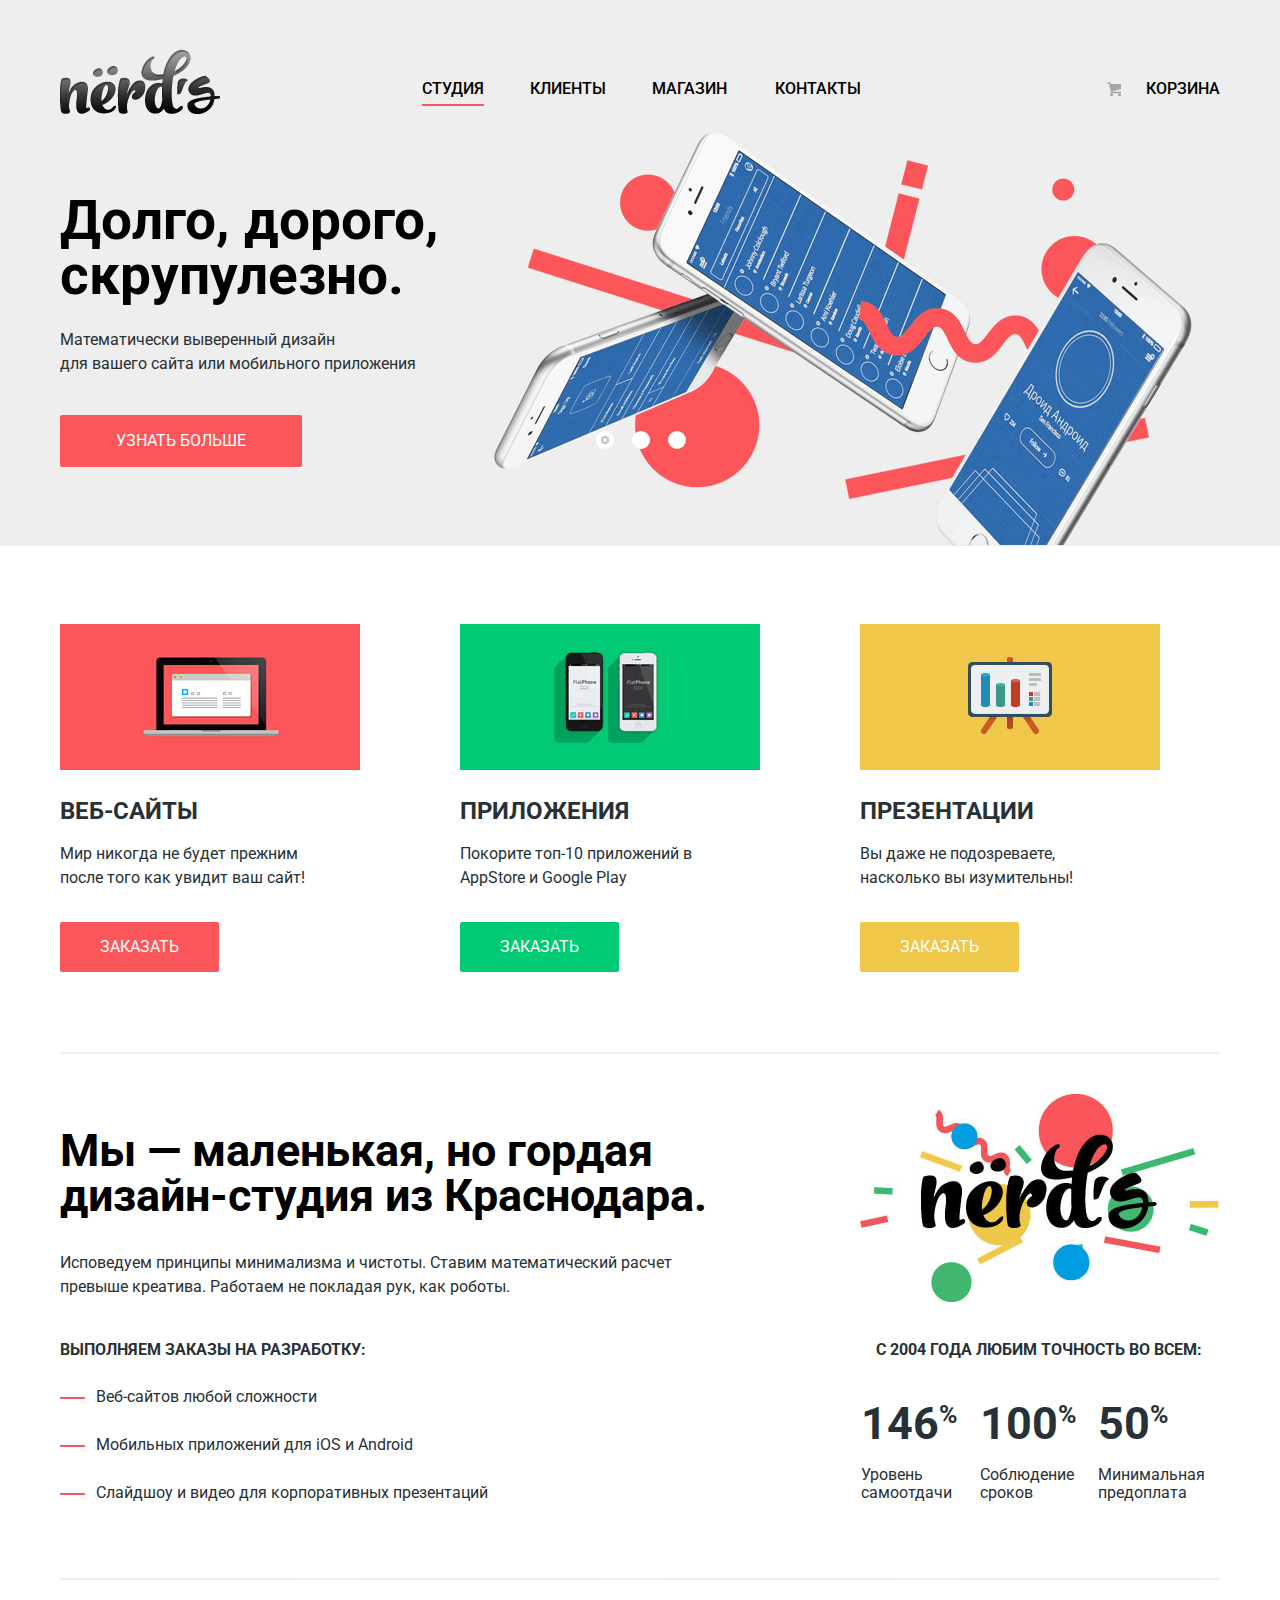
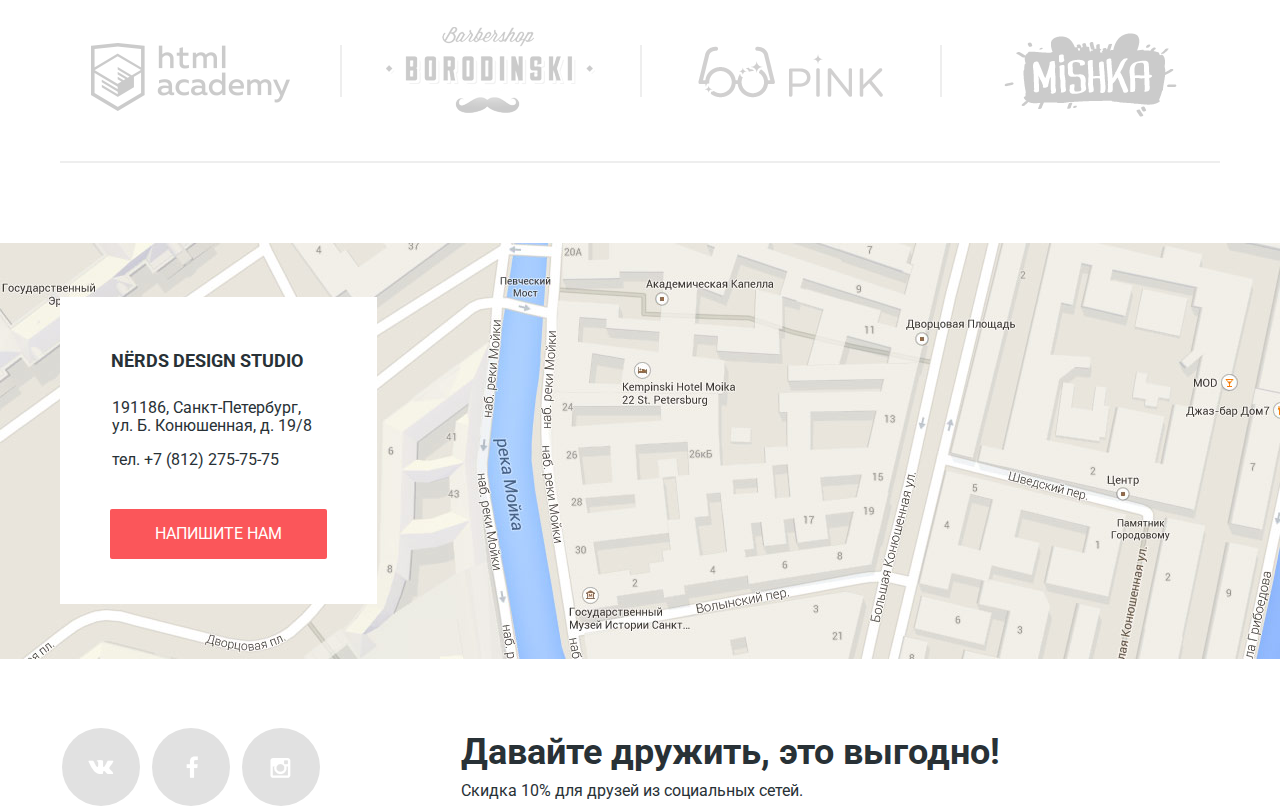
==== index.html @ 65b696b1 "Nerds" ====
<!DOCTYPE html>
<html lang="Ru">
    <head>
        <meta charset="utf-8">
        <link href="css/style.css" rel="stylesheet">
        <title>Nerds</title>
        <link href="https://fonts.googleapis.com/css?family=Roboto:400,500,700&amp;subset=cyrillic" rel="stylesheet">
    </head>
    <body>
        
        <header class="main-header">
            <div class="container clearfix">
                <a class="logo" href="index.html"><img src="img/logo-nerds.png" alt=""></a>
                <nav class="main-navigation">
                    <ul>
                        <li class="active">
                            <a href="index.html">Студия</a>
                        </li>
                        <li>
                            <a href="#">Клиенты</a>
                        </li>
                        <li>
                            <a href="inner.html">Магазин</a>
                        </li>
                        <li>
                            <a href="#">Контакты</a>
                        </li>
                    </ul>    
                </nav>
                <div class="basket-block">
                    <a class="basket basket-box" href="#">Корзина</a>
                </div>
            </div>
        </header>
        
        <div class="tagline-main ">
        
            <div class="container">
                <div class="slide">
                    <input type="radio" id="btn-1" name="toggle" checked>
                    <input type="radio" id="btn-2" name="toggle">
                    <input type="radio" id="btn-3" name="toggle">
                    <div class="slider-controls">
                        <label for="btn-1"></label>
                        <label for="btn-2"></label>
                        <label for="btn-3"></label>
                    </div>
                    <div class="slides">
                        <div class="slide-text">
                            <div class="tagline">
                                <b class="tagline-item1">Долго, дорого, скрупулезно.</b>
                                <p class="tagline-item2">Математически выверенный дизайн<br> для вашего сайта или мобильного приложения</p>
                                <a class="tagline-btn" href="#">Узнать больше</a>
                            </div>
                        </div>
                        <div class="slide-text">
                            <div class="tagline">
                                <b class="tagline-item1">Любим математику как никто другой</b>
                                <p class="tagline-item2">Никакого креатива, только математические формулы<br> для расчета идеальных пропорций.</p>
                                <a class="tagline-btn" href="#">Узнать больше</a>
                            </div>
                        </div>
                        <div class="slide-text">
                            <div class="tagline">
                                <b class="tagline-item1">Только ночь, только хардкор</b>
                                <p class="tagline-item2">Работать днем, как все? Мы против этого.<br> Ближе к полуночи работа только начинается.</p>
                                <a class="tagline-btn" href="#">Узнать больше</a>
                            </div>
                        </div>
                    </div>
                </div>
            </div>
        </div>       
        <main class="container clearfix">
            <div class="service clearfix">
                <article class="service-item websites">
                    <!--Картинка веб-сайты на css-->
                    <b class="service-title">Веб-сайты</b>
                    <p>Мир никогда не будет прежним<br> после того как увидит ваш сайт!</p>
                    <a class="order btn-red" href="#">Заказать</a>
                </article>
                <article class="service-item apps">
                    <!--Картинка приложения на css--> 
                    <b class="service-title">Приложения</b>
                    <p>Покорите топ-10 приложений в AppStore и Google Play</p>
                    <a class="order btn-green" href="#">Заказать</a>
                </article>
                <article class="service-item presentation">
                    <!--Картинка призентации на css-->  
                    <b class="service-title">Презентации</b>
                    <p>Вы даже не подозреваете,<br> насколько вы изумительны!</p>
                    <a class="order btn-yellow" href="#">Заказать</a>
                </article>
            </div>
            
            <div class="block-studio-achievements clearfix">
            <div class="studio">
                <h2>Мы — маленькая, но гордая дизайн-студия из Краснодара. </h2>
                <p class="about-us">Исповедуем принципы минимализма и чистоты. Ставим математический расчет превыше креатива. Работаем не покладая рук, как роботы.</p>
                <b class="do">Выполняем заказы на разработку:</b>
                    <div class="feauters">
                    
                        <p>Веб-сайтов любой сложности</p>
                    
                    
                        <p>Мобильных приложений для iOS и Android</p>
                    
                    
                        <p>Слайдшоу и видео для корпоративных презентаций</p>
                    </div>
                
            </div>
            <div class="achievements clearfix">
                <img class="logo2" src="img/logo-nerds2.jpg" alt="">
                <b class="achievement-title">С 2004 года любим точность во всем:</b>
                <div class="achievement-items clearfix">
                    <div class="achievement-item">
                        <p class="procent">146<span class="procent-item">%</span></p>
                        <p class="achievement">Уровень самоотдачи</p>
                    </div>
                    <div class="achievement-item">
                        <p class="procent">100<span class="procent-item">%</span></p>
                        <p class="achievement">Соблюдение сроков</p>
                    </div>
                    <div class="achievement-item">
                        <p class="procent">50<sup class="procent-item">%</sup></p>
                        <p class="achievement">Минимальная предоплата</p>
                    </div>
                </div>
            </div>
            </div>
            
            <div class="projects-logo">
                <a class="project-index" href="#"><img src="img/logo-1.png" alt=""></a>
                <a class="project-index" href="#"><img src="img/logo-2.png" alt=""></a>
                <a class="project-index" href="#"><img src="img/logo-3.png" alt=""></a>
                <a class="project-index" href="#"><img src="img/logo-4.png" alt=""></a>
            </div>
        </main>
        <footer class="main-footer">
            <div class="map-address clearfix">
                
                <div class="container clearfix">
                    <div class="address">
                        <b class="nds">NЁRDS DESIGN STUDIO</b>
                        <p>191186, Санкт-Петербург,<br> ул. Б. Конюшенная, д. 19/8</p>
                        <p>тел. +7 (812) 275-75-75</p>
                        <a class="write" href="#">Напишите нам</a>
                    </div>
                </div>
            </div>
            <div class="container clearfix">
                <div class="footer-social">
                    <a class="social-btn social-btn-vk" href="#"></a>
                    <a class="social-btn social-btn-fb" href="#"></a>
                    <a class="social-btn social-btn-inst" href="#"></a>
                </div>
                <div class="footer-text">
                    <b class="friend">Давайте дружить, это выгодно!</b>
                    <p class="discount">Скидка 10% для друзей из социальных сетей.</p>
                </div>
            </div>
        </footer>
        <div class="modal-content">
            <button class="modal-content-close" type="button" tittle="Закрыть">Закрыть</button>
            <h2 class="modal-content-title">Напишите нам</h2>
            <form class="letter-form" action="https://echo.htmlacademy.ru" method="post">
            
            <label class="label-name">Ваше имя:<input class="input-name" id="name-id" type="text" name="name" placeholder="Представьтесь, пожалуйста"></label>
            
            <label>Ваш e-mail:<input class="input-e-mail" id="e-mail-id" type="text" name="e-mail" placeholder="Для отправки ответа"></label>
            <label class="letter-item">Текст письма:</label>
            <textarea placeholder="В свободной форме"></textarea>
            <button class="btn" type="submit">Отправить</button>
            </form>
        </div>
        
        <script>
            var link = document.querySelector(".write");
            var popup = document.querySelector(".modal-content");
            var close = document.querySelector(".modal-content-close");
            var name = popup.querySelector(".input-name");
            var email = popup.querySelector(".input-e-mail");
            
            
            link.addEventListener("click", function(event) {
                event.preventDefault();
                popup.classList.add("modal-content-show");
                name.focus();
            });
            
            close.addEventListener("click", function(event) {
                event.preventDefault();
                popup.classList.remove("modal-content-show");
            })
        </script>
    </body>
</html>
---- css/style.css ----
body {
    font-size: 16px;
    line-height: 24px;
    color: #283136;
    font-weight: normal;
    font-family: 'Roboto',  'Arial', sans-serif;
    margin: 0px;
    padding: 0px;
}
    
.tagline-item1 {
    font-size: 55px;
    line-height: 55px;
    color: #000000;
    font-weight: bold;
}

h2 {
    
    font-size: 45px;
    line-height: 45px;
    color: #000000;
    font-weight: bold;
    margin-bottom: 33px;
    margin-top: 28px;
}

input,
textarea{
    outline: none;
}


b{
    display: block;
}


.main-header{
    background-color: #eeeeee;
}


.container{
    width: 1160px;
    margin: 0 20px;
    margin: 0 auto;
}

.clearfix::after{
    content:"";
    display: table;
    clear: both;
}

.logo{
    width: 160px;
    float: left;
    margin-right: 202px;
    margin-top: 49px;
}

.logo:hover{
    opacity: 0.8;
}

.logo:active{
    opacity: 0.3;
}

.main-navigation{ 
    float: left;
    vertical-align: bottom;
    margin-top: 74px;
    
}

.main-navigation li{
    list-style: none;
    padding: 0px; 
    margin: 0px;
    display: inline-block;
    vertical-align: top;
    margin-right: 46px;
}

.main-navigation li:nth-child(3){
    margin-right: 48px;
}

.main-navigation ul{
    padding: 0px; 
    margin: 0px; 
    font-size: 0px;
    
}

.main-navigation a{
    font-size: 16px;
    font-weight: 500;
    line-height: 30px;
    text-decoration: none;
    text-transform: uppercase;
    color: #000000;
}


.main-navigation a:hover{
    color: #fb565a;
}

.main-navigation a:active{
    color: #a6a6a6;
}




.main-navigation .active{
    position: relative;
}

.main-navigation .active::after{
    content: "";
    position: absolute;
    right: 0;
    bottom: 0px;
    left: 0;
    width: 100%;
    height: 2px;
    background-color: #fb565a; 
}


.basket-block{
    max-width: 160px;
    float: right;
    margin-top: 74px;
    font-size: 0px;
}

.basket{
    font-size: 16px;
    font-weight: 500;
    line-height: 30px;
    color: #000000;
    text-decoration: none;
    text-transform: uppercase;
    display: inline-block;
    vertical-align: top;
    position: relative;
    padding-left: 41px;
}
.basket:hover{
    color: #fb565a;
}

.basket:active{
    color: #a6a6a6;
}

.basket::before{
    content:"";
    width: 19px;
    height: 19px;
    background-color: lavender;
    position: absolute;
    top: 3px;
    left: -3px;
    background: url(../img/spritesheet.png) no-repeat;
    
}

.tagline-main{
    background-color: #eeeeee;
}

.slide{
    position: relative;
    width: 1160px;
    height: 425px;
    margin:0 auto;
    margin-bottom: 78px;
}

.slide input[type="radio"]{
    position: absolute;
    opacity: 0;
    outline: none;
}

.slider-controls{
    position: absolute;
    bottom: 91px;
    left: 50%;
    margin-left: -51px;
    text-align: center;
    z-index: 1000;
}

.slider-controls label{
    position: relative;
    display: inline-block;
    width: 18px;
    height: 18px;
    margin: 0 7px;
    background: white;
    vertical-align: top;
    box-sizing: border-box;
    border-radius: 50%  ;
    cursor: pointer;
    
}

#btn-1:checked ~ .slider-controls label[for="btn-1"]:after{
    content: "";
    position: absolute;
    width: 4px;
    height: 4px;
    border: 2px solid #c1c1c1;
    border-radius: 50%;
    left: 0;
    right: 0;
    top: 0;
    bottom: 0;
    margin: auto;
}

#btn-2:checked ~ .slider-controls label[for="btn-2"]:after{
    content: "";
    position: absolute;
    width: 4px;
    height: 4px;
    border: 2px solid #c1c1c1;
    border-radius: 50%;
    left: 0;
    right: 0;
    top: 0;
    bottom: 0;
    margin: auto;
}

#btn-3:checked ~ .slider-controls label[for="btn-3"]:after{
    content: "";
    position: absolute;
    width: 4px;
    height: 4px;
    border: 2px solid #c1c1c1;
    border-radius: 50%;
    left: 0;
    right: 0;
    top: 0;
    bottom: 0;
    margin: auto;
}



.slide-text{
    position: absolute;
    top: 0;
    left: 0;
    width: 100%;
    height: 100%;
    overflow: hidden;
}


.tagline{
    width: 517px;
    padding: 72px 0px;
    color: #283136;
    font-size: 0;
}

.tagline-item1{
    font-size: 55px;
    line-height: 55px;
    font-weight: bold;
    color: black;
}

.tagline-item2 {
    font-size: 16px;
    margin-top: 25px;
}

.tagline-btn{
    display: inline-block;
    vertical-align: middle;
    font-size: 16px;
    margin-top: 23px;
    background-color: #fb565a; 
    line-height: 18px;
    text-decoration: none;
    color: white;
    text-transform: uppercase;
    cursor: pointer;
    padding: 17px 56px;
    border-radius: 2px;
}

.tagline-btn:hover{
    background-color: #e74246;
}

.tagline-btn:active{
    background-color: #d7373b;
    color: #e37376;
    box-shadow: inset 0 3px 0 rgba(193,49,53,1);
}

.slide-text:nth-child(1){
    background-image: url(../img/slider-1.png);
    background-repeat: no-repeat;
    background-position:  100% -7px;
}

.slide-text:nth-child(2){
    background-image: url(../img/slider-2.png);
    background-repeat: no-repeat;
    background-position:  100% 0;
}

.slide-text:nth-child(3){
    background-image: url(../img/slider-3.png);
    background-repeat: no-repeat;
    background-position:  100% 0;
}

.slide-text{
    display: none;
}


#btn-1:checked ~ .slides .slide-text:nth-child(1) {
    display: block;
}
#btn-2:checked ~ .slides .slide-text:nth-child(2) {
    display: block;
}
#btn-3:checked ~ .slides .slide-text:nth-child(3) {
    display: block;
}





.service {
    padding-bottom: 80px;
    
}

.service-item{
    width: 300px;
    margin-right: 100px;
    float: left;
    padding-top: 178px;
    box-sizing: border-box;
}

.service-item:nth-child(3){
    margin-right: 59px;
}

.service-item p{
    font-size: 16px;
    line-height: 24px;
}


.order{
    display: inline-block;
    vertical-align: middle;
    font-size: 16px;
    margin-top: 39px;
    background-color: #fb565a; 
    line-height: 18px;
    text-decoration: none;
    color: white;
    text-transform: uppercase;
    cursor: pointer;
    padding: 16px 40px;
    border-radius: 2px;
    margin-top: 16px;
}

.websites .order:hover{
    background-color: #e74246;
}

.websites .order:active{
    box-shadow: inset 0 3px 0 rgba(193,49,53,1);
    background-color: #d7373b;
    color: #e37376;
}

.presentation .order{
    background-color: #efc849;
}

.presentation .order:hover{
    background-color: #eab534;
}

.presentation .order:active{
    background-color: #e5a722;
    color: #edc265;
    box-shadow: inset 0 3px 0 rgba(206,150,31,1);
}


.apps .order{
    background-color: #00ca74;
}

.apps .order:hover{
    background-color: #00bc6c;
}

.apps .order:active{
    background-color: #00aa62;
    color: #4dc491;
    box-shadow: inset 0 3px 0 rgba(0,153,88,1);
}

.websites{
    position: relative;
}

.websites::before{
    content:"";
    width: 300px;
    height: 146px;
    background: url(../img/service-websites.jpg) no-repeat;
    position: absolute;
    top: 0;
    left: 0;
}

.apps{
    position: relative;
}

.apps::before{
    content:"";
    width: 300px;
    height: 146px;
    background: url(../img/service-apps.jpg) no-repeat;
    position: absolute;
    top: 0px;
}

.presentation{
    position: relative;
}

.presentation::before{
     content:"";
    width: 300px;
    height: 146px;
    background: url(../img/service-presentation.jpg) no-repeat;
    position: absolute;
    top: 0px;
}

.service-title{
    font-size: 24px;
    line-height: 30px;
    font-weight: bold;
    text-transform: uppercase;
    margin-top: -6px;
}


main{
    display: block;
}

.studio{
    width: 66.666666%;
    float: left;
    padding-right: 100px;
    box-sizing: border-box;
}



.about-us{
    margin-bottom: 39px;
}

.do {
    font-weight: bold;
    text-transform: uppercase;
    margin-bottom: -4px;
}

.feauters{
    font-size: 0px;
}

.feauters p{
    margin: 0px;
    font-size: 16px;
    line-height: 24px;
    margin-top: 27px; 
    margin-bottom: -3px;
}

.feauters p::before{
    display: inline-block;
    vertical-align: middle;
    content: "";
    width: 25px;
    height: 2px;
    background-color: #fb565a;
    margin-right: 11px;
    
}

.achievements{
    width: 33.333333%;
    float: left;
}

.achievement-title{
    padding-left: 43px;
    text-transform: uppercase;
    font-weight: bold;
    margin-bottom: -4px;
}

.procent{
    font-size: 45px;
    font-weight: bold;
}

.procent-item{
    font-size: 25px;
    vertical-align: super;
}

.achievement{
    line-height: 18px;
    margin-top: -15px;
}


.logo2{
    display: block;
    padding-left: 26px;
    margin-bottom: 36px;
    margin-top: -6px; 
}

.achievement-title{ 
    
}

.achievement-items{
    padding-left: 2px
}

.achievement-item{
    float: left;
    margin-left: 26px;
    width: 30%
}

.achievement-item:nth-child(2){
    margin-left: 3px;
    
}

.achievement-item:nth-child(3){
    margin-left: 3px;
}

.block-studio-achievements{
    padding-top: 46px;
    padding-bottom: 53px;
    border-top: 2px solid #eeeeee;
    margin-bottom: 7px;
    
}


.projects-logo{
    font-size: 0;
    border-top: 2px solid #eeeeee;
    border-bottom: 2px solid #eeeeee;
}

.project-index{
    position: relative;
    width: 260px;
    display: inline-block;
    vertical-align: middle;
    margin-right: 40px;
    padding-bottom: 9px;
}

.project-index img{
    opacity: 0.2;
}

.project-index::after{
    position: absolute;
    top: 90px;
    left: 255px;
    content:"";
    width: 52px;
    height: 2px;
    background-color: #eeeeee;
    transform: rotate(90deg);
}

.project-index:nth-child(4)::after{
    display: none;
}

.project-index:nth-child(4){
    margin-right: 0px;
}


.project-index img:hover{
    opacity: 1;
}

.project-index img:active{
    opacity: 0.1;
}

    

.map-address{
    background-image: url(../img/map.jpg);
    background-repeat: no-repeat;
    background-size: cover;
    height: 416px;
    padding-top: 54px;
    box-sizing: border-box;
    
}

.address{
    padding: 47px 50px;
    float: left;
    height: 200px;
    background: #ffffff;
    font-size: 16px;
    line-height: 18px;
    padding-bottom: 60px;
}

.nds{
    font-size: 18px;
    line-height: 30px;
    font-weight: bold;
    margin-bottom: 23px;
    padding-left: 1px;
    padding-top: 2px;
}


.address p:nth-child(3){
    padding-left: 2px;
    margin-bottom: 36px;
}



.address p{
    padding-left: 2px;
}

.write{
    display: inline-block;
    vertical-align: middle;
    font-size: 16px;
    background-color: #fb565a; 
    line-height: 18px;
    text-decoration: none;
    color: white;
    text-transform: uppercase;
    cursor: pointer;
    padding: 16px 45px;
    border-radius: 2px;
    margin-top: 4px;
}

.write:hover{
    background-color: #e74246;
}

.write:active{
    background-color: #d7373b;
    color: #e37376;
    box-shadow: inset 0 3px 0 rgba(193,49,53,1);
}

.main-footer{
    margin-top: 80px;
}

.footer-social{
    float: left;
    margin-right: 141px;
    margin-top: 69px;
    font-size: 0;
    margin-left: 2px;
    
}

.footer-text{
    float: left;
}

.social-btn{
    display: inline-block;
    vertical-align: middle;
    width: 78px;
    height: 78px;
    border-radius: 50%;
    background-color: #e1e1e1;
    position: relative;
    margin-right: 12px;
}

.social-btn:last-child{
    margin-right: 0px;
}

.social-btn:hover{
    background-color: #e74246;
}

.social-btn:active{
    box-shadow: inset 0 3px 0 rgba(193,49,53,1);
    background-color: #d7373b;
    color: #e37376;
}

.social-btn-vk::before{
    position: absolute;
    content: "";
    width: 26px;
    height: 14px;
    background-repeat: no-repeat;
    top: 32px;
    left: 26px;
    background-image: url(../img/spritesheet.png);
    background-position: -5px -93px;
}

.social-btn-fb::before{
    position: absolute;
    content: "";
    width: 12px;
    height: 22px;
    background-repeat: no-repeat;
    top:28px;
    left: 34px;
    background-image: url(../img/spritesheet.png);
    background-position: -5px -30px;
}

.social-btn-inst::before{
    position: absolute;
    content: "";
    width: 21px;
    height: 20px;
    
    background-repeat: no-repeat;
    top: 30px;
    left: 28px;
    background-image: url(../img/spritesheet.png);
    background-position: -5px -63px;
}

.social-btn-vk:active::before,
.social-btn-fb:active::before,
.social-btn-inst:active::before{
    opacity: 0.3
}




.footer-text{
    margin-top: 75px;
}

.friend {
    margin: 0px;
    font-size: 36px;
    line-height: 36px;
    font-weight: bold;
}

.discount {
    margin: 0;
    font-size: 16px;
    line-height: 22px;
    margin-top: 10px;
}


.modal-content {
    position: fixed;
    top: 20%;
    left: 50%;
    box-sizing: border-box;
    width: 960px;
    margin-left: -480px;
    padding: 73px 100px;
    color: #000000;
    background: #ffffff;
    box-shadow: 0 30px 50px rgba(0, 0, 0, 0.7);
    display: none;
}

.modal-content-show{
    display: block;
}

.modal-content-close{
    position: absolute;
    top: 77px;
    left: 850px;
    font-size: 0px;
    border: 0;
    cursor: pointer;
    opacity: 0.3;
    width: 22px;
    height: 22px;
    background-color: white;
}

.modal-content-close:hover{
    opacity: 1;
}

.modal-content-close:active{
    opacity: 0.1;
}


.modal-content-close::before,
.modal-content-close::after {
    content: "";
    position: absolute;
    top: 9px;
    left: 0px;
    width: 23px;
    height: 4px;
    background-color: #fb565a;
    border-radius: 1px;
}

.modal-content-close::before {
  transform: rotate(45deg);
}

.modal-content-close::after {
  transform: rotate(-45deg);
}

.modal-content h2{
    margin-top: -7px;
    font-weight: bold;
    font-size: 45px;
    line-height: 45px;
}

.modal-content label{
    font-size: 16px;
    line-height: 18px;
    font-weight: bold;
    width: 50%;
    display: inline-block;
    vertical-align: top;
}



.letter-form{
    margin-top: 41px;
    margin-left: 2px;
    font-size: 0;
}

.letter-form input[type="text"]{
    font-size: 16px;
    line-height: 18px;
    font-family: 'Roboto', 'Arial', sans-serif;
    width: 100%;
    padding: 13px 14px;
    box-sizing: border-box;
    margin-top: 9px;
    border: 2px solid #d7dcde;
}

.letter-form input[type="text"]:hover{
    border-color: #b4b9bb;
    color: #a1a1a1;
}

.letter-form input[type="text"]:active{
    border-color: #000000;
    color: #444444;
}

.letter-form input[type="text"]:focus{
    border-color: #000000;
    color: #444444;
}


.letter-form label:nth-child(1){
    padding-right: 20px;
    box-sizing: border-box;
}

.letter-form label:nth-child(2){
    padding-left: 20px;
    box-sizing: border-box;
}

input::focus-webkit-input-placeholder { 
    color: #444444; 
} 
input:focus-moz-placeholder  {
    color: #444444;
}

.letter-item{
    margin-top: 35px;
    margin-bottom: 10px;
}

.letter-form textarea{
    width: 728px;
    font-size: 16px;
    line-height: 18px;
    font-family: 'Roboto', 'Arial', sans-serif;
    padding: 13px 14px;
    height: 89px;
    margin-bottom: 11px;
    border: 2px solid #d7dcde;
}

.letter-form textarea:focus{
    border-color: #000000;
    color: #444444;
}

.letter-form .btn{
    border: none;
    display: inline-block;
    vertical-align: middle;
    font-size: 16px;
    margin-top: 23px;
    background-color: #fb565a; 
    line-height: 18px;
    text-decoration: none;
    color: white;
    text-transform: uppercase;
    cursor: pointer;
    padding: 17px 83px;
    border-radius: 2px;
}

.letter-form textarea:hover{
    border-color: #b4b9bb;
    color: #a1a1a1;
}

.letter-form textarea:active{
    border-color: #000000;
    color: #444444;
}

.letter-form .btn:hover{
    background-color: #e74246;
}

.letter-form .btn:active{
    background-color: #d7373b;
    color: #e37376;
    box-shadow: inset 0 3px 0 rgba(193,49,53,1);
}




/*------------------------------------------------------------*/

.main-header{
    
}

.main-title{
    background-color: #eeeeee;
    padding-top: 1px;
    padding-bottom: 71px;
    margin-bottom: 54px;
}

h1{
    font-size: 55px;
    line-height: 55px;
    text-align: center;
    padding-top: 34px;
   
}



.filter{
    margin-bottom: 54px;
}

.filter > legend{
    margin-bottom: 47px;
}

.layouts > legend{
    margin-bottom: 15px;
}

.range-filter {
    width: 260px;
}
.range-controls{
    position: relative;
    padding: 39px;
    padding-right: 20px;
    padding-left: 20px;
    margin-bottom: 14px;
    border-radius: 5px;
    background: #f1f1f1;
}

.range-controls .scale{
    height: 2px;
    background: #d7dcde;
}

.range-controls .bar{
    width: 70%;
    height: 2px;
    background: #00ca74;
}

.range-controls .toggle{
    position: absolute;
    top: 30px;
    left: 0px;
    width: 4px;
    height: 4px;
    cursor: pointer;
    border: 8px solid #fff;
    border-radius: 50%;
    background: #ababab;
    box-shadow: 0 2px 1px 0 #cfcfcf;
}

.range-controls .toggle-min{
    left: 19px;
}

.range-controls .toggle-max{
    left: 161px;
}

.price-controls{
    font-size: 0;
}

.price-controls label{
    text-transform: uppercase;
    font-size: 16px;
    line-height: 22px;
    display: inline-block;
    width: 50%;
}

.max-price{
    text-align: right;
}

.price-controls input{
    font-family: 'Roboto', 'Arial', sans-serif;
    font-size: 16px;
    line-height: 22px;
    width: 60px;
    margin-left: 10px;
    padding: 8px 10px;
    text-align: center;
    color: #283136;
    border: none;
    border-radius: 5px;
    background: #f1f1f1;
}

.filters label:disabled{
    opacity: 0.3;
}

.filters fieldset{
    border: none;
    margin-left: -1px;
}

.filters legend{
    font-size: 18px;
    line-height: 30px;
    font-weight: bold;
    text-transform: uppercase;
}

.layouts input[type="radio"],
.features input[type="checkbox"]{
    display: none;
    outline:none;
}



.filters fieldset{
    padding: 0;
}

.layouts label{
    margin-bottom: 15px;
    cursor: pointer;
}

.layouts label:last-child{
    margin-bottom: 44px;
}

.features legend{
    margin-bottom: 14px;
}

.features label{
    margin-bottom: 16px;
    cursor: pointer;
}

.features label:last-child{
    margin-bottom: 48px;
}

.layouts label,
.features label{
    padding-left: 37px;
    position: relative;
}


input[type="radio"] + label::before{
    position: absolute;
    content: "";
    width: 31px;
    height: 26px;
    background: url(../img/spritesheet.png) no-repeat;
    top: -2px;
    left: -3px;
    background-position: 0px -117px;  
    cursor: pointer;
    opacity: 0.4;
}

input[type="radio"]:checked + label::before{
    position: absolute;
    content: "";
    width: 31px;
    height: 26px;
    background: url(../img/spritesheet.png) no-repeat;
    top: -2px;
    left: -3px;
    background-position: 0px -152px;  
    cursor: pointer;
}


.layout{
    width: 200px;
    float: left;
}

input[type="radio"] + label:hover::before{
    opacity: 1;
}

input[type="radio"] + label:disabled::before{
    opacity: 0.1;
}


.features label{
    position: relative;
}

input[type="checkbox"] + label::before{
    position: absolute;
    content: "";
    width: 31px;
    height: 28px;
    background: url(../img/sprite-checkbox.png) no-repeat;
    top: -5px;
    left: -4px;
    background-position: 0px 0px;  
    cursor: pointer;
    opacity: 0.4;
}

input[type="checkbox"]:checked + label::before{
    position: absolute;
    content: "";
    width: 31px;
    height: 28px;
    background: url(../img/sprite-checkbox.png) no-repeat;
    top: -6px;
    left: -4px;
    background-position: 0px -32px;  
    cursor: pointer;
}

input[type="checkbox"] + label:hover::before{
    opacity: 1;
}

input[type="checkbox"] + label:disabled::before{
    opacity: 0.1;
}

.feature{
    float: left;
    width: 200px;
}


.filters{
    float: left;
    width: 25%;
}

label{
    display: block;
}

.to-show{
    border: none;
    padding: 16px 86px;
    font-size: 16px;
    line-height: 18px;
    text-transform: uppercase;
    font-weight: 600;
    cursor: pointer;
    border-radius: 3px;
    background-color: #eeeeee;
}

.to-show:hover{
    background-color: #dfdfdf;
}

.to-show:active{
    background-color: #d5d5d5;
    color: #959595;
    box-shadow: inset 0 3px 0 rgba(191,191,191,1);
}





.separate-item{
    display:inline-block;
    vertical-align: top;
    font-size: 18px;
    line-height: 18px;
    text-transform: uppercase;
    font-weight: bold;
    
    margin-top: 2px;
}

.price-type-name{
    display:inline-block;
    font-size: 0;
    margin-left: 26px;
    
}

.price-type-name a{
    display:inline-block;
    vertical-align: middle;
    font-size: 14px;
    line-height: 18px;
    text-decoration: none;
    text-transform: uppercase;
    margin-top: 2px;
    margin-right: 27px;
    color: #000000;
}

.price-type-name a:last-child{
    margin-right: 45px;
    color: #b2b2b2;
}

.price-type-name a:nth-child(2){
   color: #b2b2b2; 
}

.price-type-name a:hover{
    color: #666666;
}
.price-type-name a:active{
    color: #000000;
}

.arrows{
    display:inline-block;
    vertical-align: middle;
    font-size: 0;
    width: 40px;
    
}

.arrows a{
    position: relative;
    display:inline-block;
    vertical-align: middle;
    font-size: 0;
}

.arrows .down{
    width:0;
    height: 0;
    border-top: 10px solid #cccccc;
    border-left: 5px solid transparent;
    border-right: 5px solid transparent;
    margin-right: 19px;
    margin-left: 1px;
    margin-top: 2px;
}

.arrows .up{
    width:0;
    height: 0;
    border-bottom: 10px solid #cccccc;
    border-left: 5px solid transparent;
    border-right: 5px solid transparent;
    margin-top: 2px;
}

.arrows .active{
    border-top-color: #000000;
}

.main-projects{
    float: left;
    width: 75%; 
    margin-bottom: -23px;
    box-sizing: border-box;
    padding-left: 110px;
}

.separate{
    vertical-align: top;
    font-size: 0;
    margin-bottom: 40px;
}

.separate a{
    display: inline-block;
    vertical-align: middle;
}


.projects{
    position: relative;
    font-size: 0;
    margin-bottom: -9px;
}

.project{
    position: relative;
    display: inline-block;
    vertical-align: top;
    font-size: 16px;
    line-height: 18px;
    width: 360px;
    background: #eeeeee;
    margin-right: 40px;
    box-sizing: border-box;
    border-top-left-radius: 5px;
    border-top-right-radius: 5px;
    border-top: 41px solid #e9e9e9;
    min-height: 576px;
    margin-bottom: 32px;
}

.project:nth-child(2n){
    margin-right: 0px;
}

.project::before{
    content: "";
    position: absolute;
    left: 16px;
    top: -27px;
    width: 14px;
    height: 14px;
    background: #fff;
    border-radius: 50%;
}

.project::after{
    content: "";
    position: absolute;
    left: 39px;
    top: -27px;
    width: 14px;
    height: 14px;
    background: #fff;
    border-radius: 50%;
}

.img-project{
    position: relative;
}

.img-project::before{
    content: "";
    position: absolute;
    left: 62px;
    top: -27px;
    width: 14px;
    height: 14px;
    background: #fff;
    border-radius: 50%;
}



.project:hover .info{
    display: block;
    border-color: #4d4d4d;
}

.project:hover {
    border-color: #4d4d4d;
}


.info{
    position: absolute;
    bottom: 1px;
    font-size: 16px;
    line-height: 18px;
    background: #eeeeee;
    box-sizing: border-box;
    text-align: center;
    width: 360px;
    height: 232px;
    padding-top: 25px;
    padding-right: 65px;
    padding-left: 65px;
    padding-bottom: 43px;
    display: none;
}

.info a{
    text-decoration: none;
}

.info .title{
    color: black;
    font-size: 18px;
    font-weight: bold;
    line-height: 30px;
    text-transform: uppercase;
}

.price{
    display: inline-block;
    vertical-align: middle;
    background-color: #fb565a; 
    line-height: 18px;
    text-decoration: none;
    text-transform: uppercase;
    cursor: pointer;
    padding: 19px 62px;
    border-radius: 2px;
    color: white;
    margin-top: 11px;
}

.price:hover{
    background-color: #e74246;
}

.price:active{
    background-color: #d7373b;
    color: #e37376;
    box-shadow: inset 0 3px 0 rgba(193,49,53,1);
}

.pagination{
    font-size: 0;
    margin-top: 31px;
}


.pagination a{
    display: inline-block;
    vertical-align: middle;
    font-size: 16px;
    line-height: 18px;
    text-transform: uppercase;
    color: #000000;
    text-decoration: none;
    font-weight: 500;
    padding: 16px 21px;
    background: #eeeeee;
    margin-right: 10px;
    border-radius: 3px;
}

.pagination a:hover{
    background-color: #dfdfdf;
}

.pagination a:active{
    background-color: #d5d5d5;
    color: #959595;
    box-shadow: inset 0 3px 0 rgba(191,191,191,1);
}

.pagination .active-page{
    box-sizing: border-box;
    padding: 15px 18px;
    background-color: white;
    border: 3px solid #dbdbdb;
    
}

.pagination .active-page:hover{
    border-color: #d5d5d5;
    background-color: #d5d5d5;
}

.pagination .active-page:active{
    box-shadow: none;
    border-top-color: #bfbfbf;
}

.pagination .next{
    padding-left: 78px;
    padding-right: 78px;
    margin-left: 2px;
}
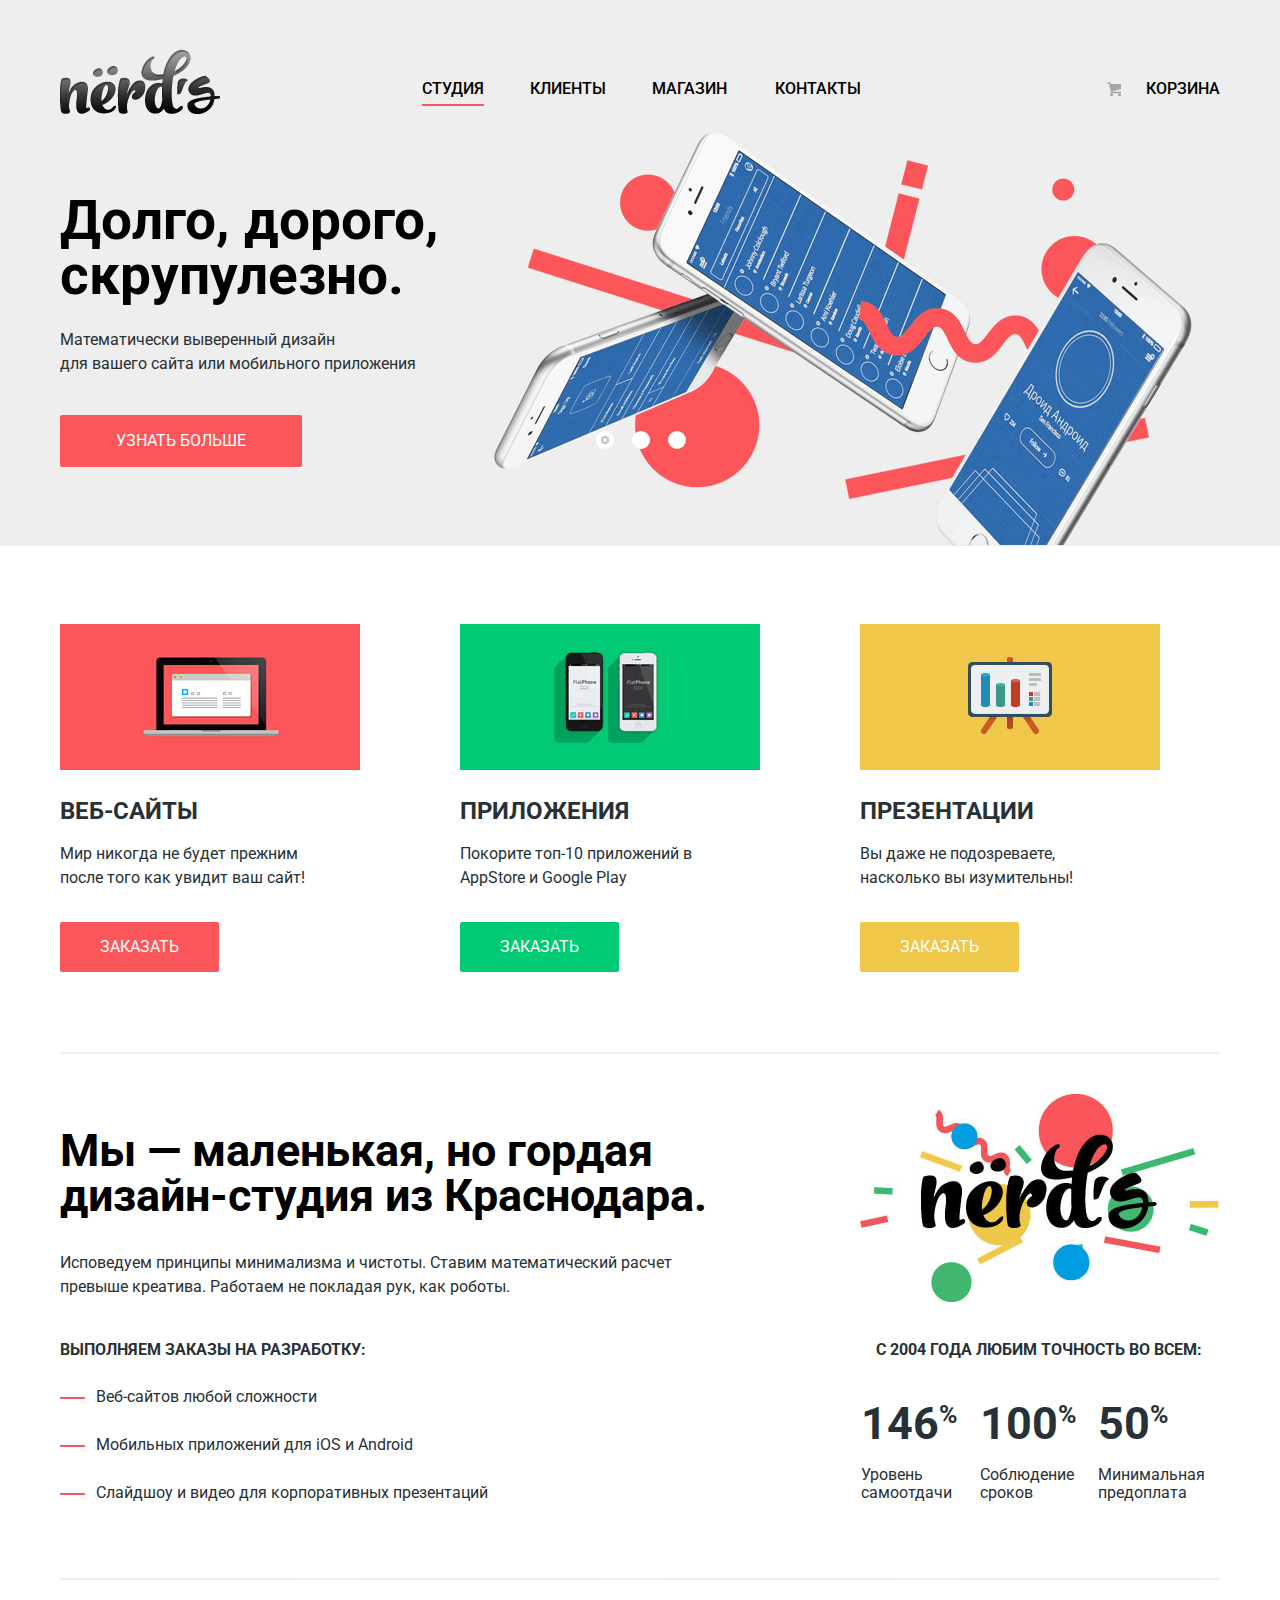
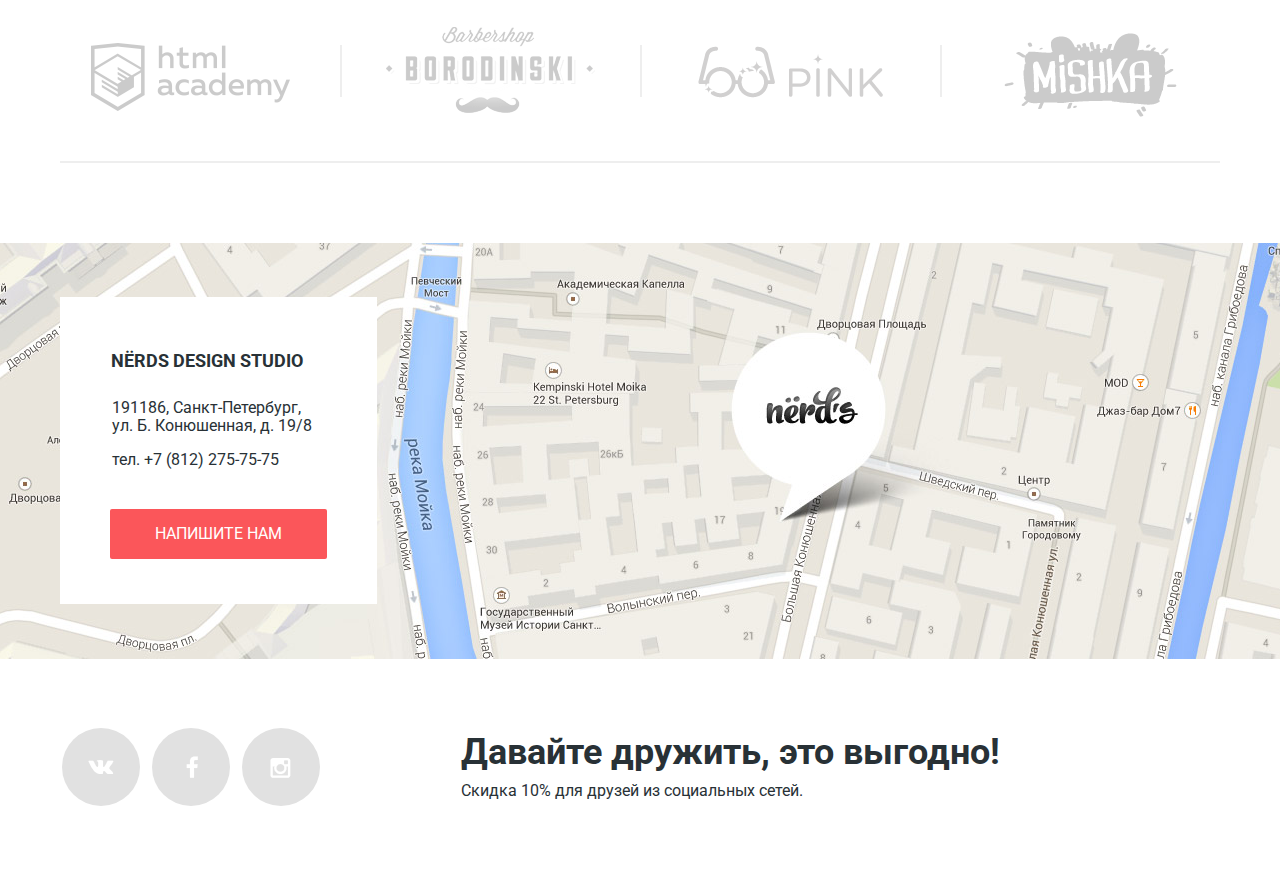
==== commit 4c9fbb24: "nerds" ====
--- a/index.html
+++ b/index.html
@@ -179,20 +179,52 @@
             var link = document.querySelector(".write");
             var popup = document.querySelector(".modal-content");
             var close = document.querySelector(".modal-content-close");
-            var name = popup.querySelector(".input-name");
+            var login = popup.querySelector(".input-name");
             var email = popup.querySelector(".input-e-mail");
+            var letter = popup.querySelector("textarea");
+            var form = popup.querySelector("form");
+            var storage = localStorage.getItem("login");
             
             
             link.addEventListener("click", function(event) {
                 event.preventDefault();
                 popup.classList.add("modal-content-show");
-                name.focus();
+                login.focus();
+                
+                if (storage) {
+                    login.value = storage;
+                    email.focus();
+                } else {
+                    login.focus();
+                }
             });
             
             close.addEventListener("click", function(event) {
                 event.preventDefault();
                 popup.classList.remove("modal-content-show");
-            })
+                popup.classList.remove("modal-error");
+            });
+            
+            form.addEventListener("submit", function(event){
+                if (!login.value || !email.value || !letter.value){
+                    event.preventDefault();
+                    popup.classList.remove("modal-error");
+                    popup.offsetWidth = popup.offsetWidth;
+                    popup.classList.add("modal-error");
+                    console.log("Нужно ввести имя, ваш e-mail и текст письма");
+                } else {
+                    localStorage.setItem("login", login.value);
+                }
+            });
+            
+            window.addEventListener("keydown", function(event) {
+               if (event.keycode === 27) {
+                   if (popup.classList.contains("modal-content-show")) {
+                   popup.classList.remove("modal-content-show");
+                    popup.classList.remove("modal-error");
+                 }
+               } 
+            });
         </script>
     </body>
 </html>--- a/css/style.css
+++ b/css/style.css
@@ -28,6 +28,7 @@
 input,
 textarea{
     outline: none;
+    resize: none;
 }
 
 
@@ -643,7 +644,7 @@
     height: 416px;
     padding-top: 54px;
     box-sizing: border-box;
-    
+    background-position: -89px;
 }
 
 .address{
@@ -704,6 +705,7 @@
 
 .main-footer{
     margin-top: 80px;
+    margin-bottom: 75px;
 }
 
 .footer-social{
@@ -825,6 +827,11 @@
 
 .modal-content-show{
     display: block;
+    animation: bounce 0.6s;
+}
+
+.modal-error{
+    animation: shake 0.6s;
 }
 
 .modal-content-close{
@@ -1282,25 +1289,25 @@
 
 
 
-.separate-item{
+.separate-items{
     display:inline-block;
     vertical-align: top;
     font-size: 18px;
     line-height: 18px;
     text-transform: uppercase;
     font-weight: bold;
-    
+    margin-right: 240px;
     margin-top: 2px;
 }
 
-.price-type-name{
+.separate-item{
     display:inline-block;
     font-size: 0;
     margin-left: 26px;
-    
-}
-
-.price-type-name a{
+    vertical-align: top;
+}
+
+.separate-item a{
     display:inline-block;
     vertical-align: middle;
     font-size: 14px;
@@ -1312,19 +1319,19 @@
     color: #000000;
 }
 
-.price-type-name a:last-child{
+.separate-item a:last-child{
     margin-right: 45px;
     color: #b2b2b2;
 }
 
-.price-type-name a:nth-child(2){
+.separate-item a:nth-child(2){
    color: #b2b2b2; 
 }
 
-.price-type-name a:hover{
+.separate-item a:hover{
     color: #666666;
 }
-.price-type-name a:active{
+.separate-item a:active{
     color: #000000;
 }
 
@@ -1341,6 +1348,16 @@
     display:inline-block;
     vertical-align: middle;
     font-size: 0;
+}
+
+.arrows a:hover{
+    border-top-color: #999999;
+    border-bottom-color: #999999;
+}
+
+.arrows a:active{
+    border-top-color: #000000;
+    border-bottom-color: #000000;
 }
 
 .arrows .down{
@@ -1571,7 +1588,30 @@
     margin-left: 2px;
 }
 
-
-
-
-
+@keyframes bounce {
+  0%   {
+    transform: translateY(-2000px);
+  }
+  70%  {
+    transform: translateY(30px);
+  }
+  90%  {
+    transform: translateY(-10px);
+  }
+  100% {
+    transform: translateY(0);
+  }
+}
+
+@keyframes shake {
+  0%, 100% {
+    transform: translateX(0);
+  }
+  10%, 30%, 50%, 70%, 90% {
+    transform: translateX(-10px);
+  }
+  20%, 40%, 60%, 80% {
+    transform: translateX(10px);
+  }
+}
+
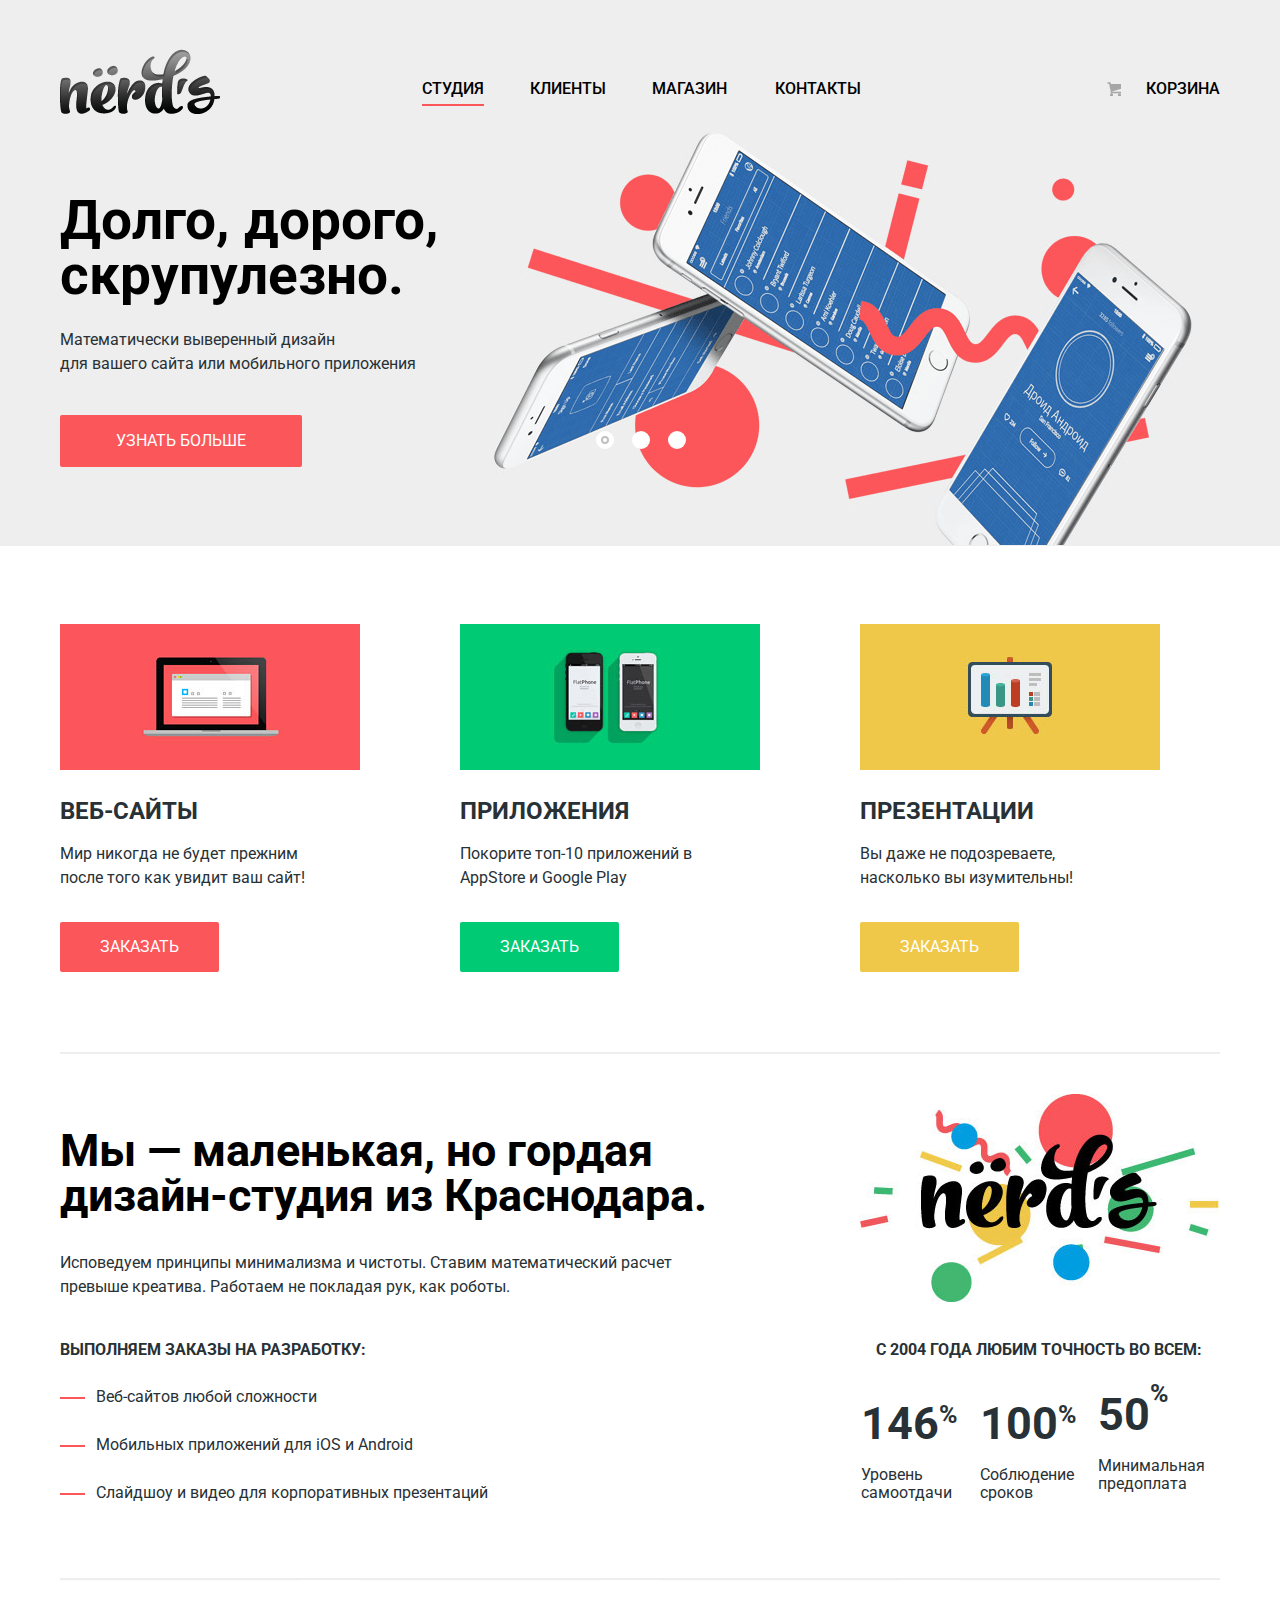
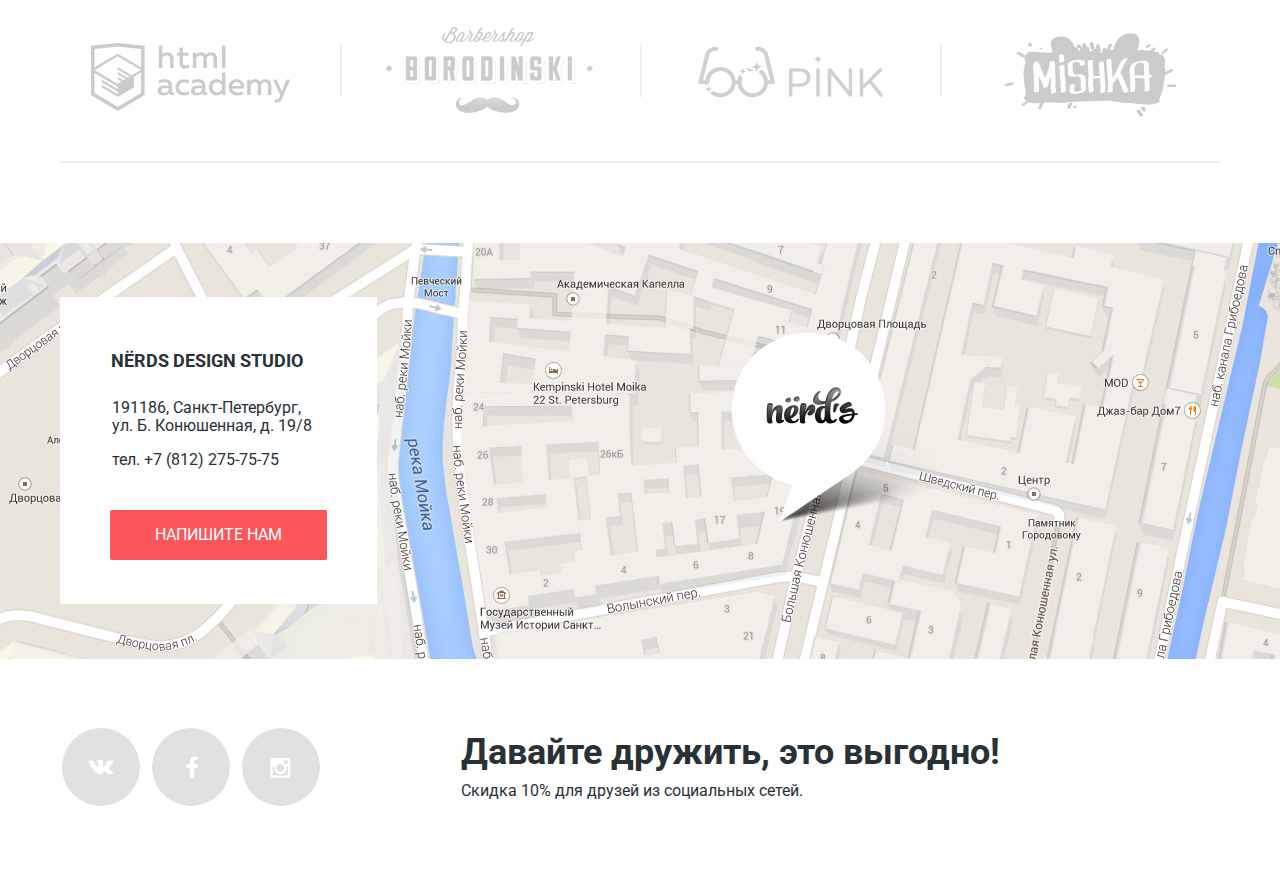
==== commit fad9d2da: "Nerds" ====
--- a/index.html
+++ b/index.html
@@ -3,6 +3,8 @@
     <head>
         <meta charset="utf-8">
         <link href="css/style.css" rel="stylesheet">
+        <link href="css/style.min.css" rel="stylesheet">
+        <link href="css/normalize.css" rel="stylesheet">
         <title>Nerds</title>
         <link href="https://fonts.googleapis.com/css?family=Roboto:400,500,700&amp;subset=cyrillic" rel="stylesheet">
     </head>
@@ -10,7 +12,7 @@
         
         <header class="main-header">
             <div class="container clearfix">
-                <a class="logo" href="index.html"><img src="img/logo-nerds.png" alt=""></a>
+                <a class="logo" href="index.html"><img src="img/logo-nerds.png" alt="" width="160" height="65"></a>
                 <nav class="main-navigation">
                     <ul>
                         <li class="active">
@@ -111,7 +113,7 @@
                 
             </div>
             <div class="achievements clearfix">
-                <img class="logo2" src="img/logo-nerds2.jpg" alt="">
+                <img class="logo2" src="img/logo-nerds2.jpg" alt="" width="360" height="208">
                 <b class="achievement-title">С 2004 года любим точность во всем:</b>
                 <div class="achievement-items clearfix">
                     <div class="achievement-item">
@@ -131,21 +133,21 @@
             </div>
             
             <div class="projects-logo">
-                <a class="project-index" href="#"><img src="img/logo-1.png" alt=""></a>
-                <a class="project-index" href="#"><img src="img/logo-2.png" alt=""></a>
-                <a class="project-index" href="#"><img src="img/logo-3.png" alt=""></a>
-                <a class="project-index" href="#"><img src="img/logo-4.png" alt=""></a>
+                <a class="project-index" href="#"><img src="img/logo-1.png" alt="" width="240" height="160"></a>
+                <a class="project-index" href="#"><img src="img/logo-2.png" alt="" width="240" height="160"></a>
+                <a class="project-index" href="#"><img src="img/logo-3.png" alt="" width="240" height="160"></a>
+                <a class="project-index" href="#"><img src="img/logo-4.png" alt="" width="240" height="160"></a>
             </div>
         </main>
         <footer class="main-footer">
             <div class="map-address clearfix">
-                
+                <iframe class="interaktive-map" src="https://www.google.com/maps/embed?pb=!1m18!1m12!1m3!1d1998.5991043651586!2d30.320894616097!3d59.938794181876254!2m3!1f0!2f0!3f0!3m2!1i1024!2i768!4f13.1!3m3!1m2!1s0x4696310fca5ba729%3A0xea9c53d4493c879f!2z0JHQvtC70YzRiNCw0Y8g0JrQvtC90Y7RiNC10L3QvdCw0Y8g0YPQuy4sIDE5LCDQodCw0L3QutGCLdCf0LXRgtC10YDQsdGD0YDQsywgMTkxMTg2!5e0!3m2!1sru!2sru!4v1479539301697" width="100" height="100" style="border:0" allowfullscreen></iframe>
                 <div class="container clearfix">
                     <div class="address">
                         <b class="nds">NЁRDS DESIGN STUDIO</b>
                         <p>191186, Санкт-Петербург,<br> ул. Б. Конюшенная, д. 19/8</p>
                         <p>тел. +7 (812) 275-75-75</p>
-                        <a class="write" href="#">Напишите нам</a>
+                        <a class="write" href="form.html">Напишите нам</a>
                     </div>
                 </div>
             </div>
@@ -162,7 +164,7 @@
             </div>
         </footer>
         <div class="modal-content">
-            <button class="modal-content-close" type="button" tittle="Закрыть">Закрыть</button>
+            <button class="modal-content-close" type="button" title="Закрыть">Закрыть</button>
             <h2 class="modal-content-title">Напишите нам</h2>
             <form class="letter-form" action="https://echo.htmlacademy.ru" method="post">
             
@@ -175,56 +177,7 @@
             </form>
         </div>
         
-        <script>
-            var link = document.querySelector(".write");
-            var popup = document.querySelector(".modal-content");
-            var close = document.querySelector(".modal-content-close");
-            var login = popup.querySelector(".input-name");
-            var email = popup.querySelector(".input-e-mail");
-            var letter = popup.querySelector("textarea");
-            var form = popup.querySelector("form");
-            var storage = localStorage.getItem("login");
-            
-            
-            link.addEventListener("click", function(event) {
-                event.preventDefault();
-                popup.classList.add("modal-content-show");
-                login.focus();
-                
-                if (storage) {
-                    login.value = storage;
-                    email.focus();
-                } else {
-                    login.focus();
-                }
-            });
-            
-            close.addEventListener("click", function(event) {
-                event.preventDefault();
-                popup.classList.remove("modal-content-show");
-                popup.classList.remove("modal-error");
-            });
-            
-            form.addEventListener("submit", function(event){
-                if (!login.value || !email.value || !letter.value){
-                    event.preventDefault();
-                    popup.classList.remove("modal-error");
-                    popup.offsetWidth = popup.offsetWidth;
-                    popup.classList.add("modal-error");
-                    console.log("Нужно ввести имя, ваш e-mail и текст письма");
-                } else {
-                    localStorage.setItem("login", login.value);
-                }
-            });
-            
-            window.addEventListener("keydown", function(event) {
-               if (event.keycode === 27) {
-                   if (popup.classList.contains("modal-content-show")) {
-                   popup.classList.remove("modal-content-show");
-                    popup.classList.remove("modal-error");
-                 }
-               } 
-            });
-        </script>
+        <script src="js/popup.js"></script>
+        <script src="js/min.js"></script>
     </body>
 </html>--- a/css/style.css
+++ b/css/style.css
@@ -1,263 +1,212 @@
 body {
-    font-size: 16px;
+    margin: 0;
+    padding: 0;
+    font-family: "Roboto","Arial",sans-serif;
+    font-size: 16px;
+    font-weight: 400;
     line-height: 24px;
     color: #283136;
-    font-weight: normal;
-    font-family: 'Roboto',  'Arial', sans-serif;
-    margin: 0px;
-    padding: 0px;
-}
-    
-.tagline-item1 {
-    font-size: 55px;
-    line-height: 55px;
-    color: #000000;
-    font-weight: bold;
 }
 
 h2 {
-    
+    margin-bottom: 33px;
+    margin-top: 28px;
     font-size: 45px;
     line-height: 45px;
-    color: #000000;
-    font-weight: bold;
-    margin-bottom: 33px;
-    margin-top: 28px;
-}
-
-input,
-textarea{
+    font-weight: 700;
+    color: #000;
+}
+
+input,textarea {
     outline: none;
     resize: none;
 }
 
-
-b{
+b,label,main {
     display: block;
 }
 
-
-.main-header{
-    background-color: #eeeeee;
-}
-
-
-.container{
+.main-header {
+    min-width: 1160px;
+    background-color: #eee;
+}
+
+.container {
     width: 1160px;
-    margin: 0 20px;
     margin: 0 auto;
 }
 
-.clearfix::after{
-    content:"";
+.clearfix::after {
+    content: "";
     display: table;
     clear: both;
 }
 
-.logo{
+.logo {
+    float: left;
     width: 160px;
-    float: left;
     margin-right: 202px;
     margin-top: 49px;
 }
 
-.logo:hover{
+.logo:hover {
     opacity: 0.8;
 }
 
-.logo:active{
+.logo:active {
     opacity: 0.3;
 }
 
-.main-navigation{ 
+.main-navigation {
     float: left;
+    width: 500px;
+    margin-top: 74px;
     vertical-align: bottom;
-    margin-top: 74px;
-    
-}
-
-.main-navigation li{
+}
+
+.main-navigation li {
     list-style: none;
-    padding: 0px; 
-    margin: 0px;
+    padding: 0;
     display: inline-block;
     vertical-align: top;
-    margin-right: 46px;
-}
-
-.main-navigation li:nth-child(3){
+    margin: 0 46px 0 0;
+}
+
+.main-navigation li:nth-child(3) {
     margin-right: 48px;
 }
 
-.main-navigation ul{
-    padding: 0px; 
-    margin: 0px; 
-    font-size: 0px;
-    
-}
-
-.main-navigation a{
+.main-navigation ul {
+    padding: 0;
+    margin: 0;
+    font-size: 0;
+}
+
+.main-navigation a {
     font-size: 16px;
     font-weight: 500;
     line-height: 30px;
     text-decoration: none;
     text-transform: uppercase;
-    color: #000000;
-}
-
-
-.main-navigation a:hover{
+    color: #000;
+}
+
+.main-navigation a:hover {
     color: #fb565a;
 }
 
-.main-navigation a:active{
-    color: #a6a6a6;
-}
-
-
-
-
-.main-navigation .active{
+.main-navigation a:active {
+    color: rgba(0,0,0,.3);
+}
+
+.main-navigation .active {
     position: relative;
 }
 
-.main-navigation .active::after{
+.main-navigation .active::after {
     content: "";
     position: absolute;
     right: 0;
-    bottom: 0px;
+    bottom: 0;
     left: 0;
     width: 100%;
     height: 2px;
-    background-color: #fb565a; 
-}
-
-
-.basket-block{
+    background-color: #fb565a;
+}
+
+.basket-block {
+    float: right;
     max-width: 160px;
-    float: right;
     margin-top: 74px;
-    font-size: 0px;
-}
-
-.basket{
+    font-size: 0;
+}
+
+.basket {
+    position: relative;
+    display: inline-block;
+    padding-left: 41px;
+    vertical-align: top;
     font-size: 16px;
     font-weight: 500;
     line-height: 30px;
-    color: #000000;
     text-decoration: none;
     text-transform: uppercase;
-    display: inline-block;
-    vertical-align: top;
-    position: relative;
-    padding-left: 41px;
-}
-.basket:hover{
+    color: #000;
+}
+
+.basket:hover {
     color: #fb565a;
 }
 
-.basket:active{
-    color: #a6a6a6;
-}
-
-.basket::before{
-    content:"";
+.basket:active {
+    color: rgba(0,0,0,.3);
+}
+
+.basket::before {
+    content: "";
+    position: absolute;
+    top: 3px;
+    left: -3px;
     width: 19px;
     height: 19px;
-    background-color: lavender;
-    position: absolute;
-    top: 3px;
-    left: -3px;
+    background-color: #e6e6fa;
     background: url(../img/spritesheet.png) no-repeat;
-    
-}
-
-.tagline-main{
-    background-color: #eeeeee;
-}
-
-.slide{
+}
+
+.tagline-main {
+    background-color: #eee;
+}
+
+.slide {
     position: relative;
     width: 1160px;
     height: 425px;
-    margin:0 auto;
-    margin-bottom: 78px;
-}
-
-.slide input[type="radio"]{
+    margin: 0 auto 78px;
+}
+
+.slide input[type=radio] {
     position: absolute;
     opacity: 0;
     outline: none;
 }
 
-.slider-controls{
+.slider-controls {
     position: absolute;
     bottom: 91px;
     left: 50%;
+    z-index: 1000;
     margin-left: -51px;
     text-align: center;
-    z-index: 1000;
-}
-
-.slider-controls label{
+}
+
+.slider-controls label {
     position: relative;
     display: inline-block;
     width: 18px;
     height: 18px;
     margin: 0 7px;
-    background: white;
     vertical-align: top;
     box-sizing: border-box;
-    border-radius: 50%  ;
+    border-radius: 50%;
     cursor: pointer;
-    
-}
-
-#btn-1:checked ~ .slider-controls label[for="btn-1"]:after{
+    background: #fff;
+}
+
+#btn-1:checked~.slider-controls label[for=btn-1]:after,#btn-2:checked~.slider-controls label[for=btn-2]:after,#btn-3:checked~.slider-controls label[for=btn-3]:after {
     content: "";
     position: absolute;
-    width: 4px;
-    height: 4px;
-    border: 2px solid #c1c1c1;
-    border-radius: 50%;
     left: 0;
     right: 0;
     top: 0;
     bottom: 0;
-    margin: auto;
-}
-
-#btn-2:checked ~ .slider-controls label[for="btn-2"]:after{
-    content: "";
-    position: absolute;
     width: 4px;
     height: 4px;
+    margin: auto;
     border: 2px solid #c1c1c1;
     border-radius: 50%;
-    left: 0;
-    right: 0;
-    top: 0;
-    bottom: 0;
-    margin: auto;
-}
-
-#btn-3:checked ~ .slider-controls label[for="btn-3"]:after{
-    content: "";
-    position: absolute;
-    width: 4px;
-    height: 4px;
-    border: 2px solid #c1c1c1;
-    border-radius: 50%;
-    left: 0;
-    right: 0;
-    top: 0;
-    bottom: 0;
-    margin: auto;
-}
-
-
-
-.slide-text{
+}
+
+.slide-text {
     position: absolute;
     top: 0;
     left: 0;
@@ -266,94 +215,78 @@
     overflow: hidden;
 }
 
-
-.tagline{
+.tagline {
     width: 517px;
-    padding: 72px 0px;
+    padding: 72px 0;
+    font-size: 0;
     color: #283136;
-    font-size: 0;
-}
-
-.tagline-item1{
+}
+
+.tagline-item1 {
     font-size: 55px;
     line-height: 55px;
-    font-weight: bold;
-    color: black;
-}
-
-.tagline-item2 {
+    font-weight: 700;
+    color: #000;
+}
+
+.tagline-btn,.tagline-item2 {
     font-size: 16px;
     margin-top: 25px;
 }
 
-.tagline-btn{
-    display: inline-block;
+.tagline-btn {
+    display: inline-block;
+    padding: 17px 56px;
+    margin-top: 23px;
     vertical-align: middle;
-    font-size: 16px;
-    margin-top: 23px;
-    background-color: #fb565a; 
-    line-height: 18px;
+    background-color: #fb565a;
+    line-height: 18px;
+    color: #fff;
     text-decoration: none;
-    color: white;
-    text-transform: uppercase;
+    text-transform: uppercase;
+    border-radius: 2px;
     cursor: pointer;
-    padding: 17px 56px;
-    border-radius: 2px;
-}
-
-.tagline-btn:hover{
+}
+
+.tagline-btn:hover,.websites .order:hover {
     background-color: #e74246;
 }
 
-.tagline-btn:active{
+.tagline-btn:active {
     background-color: #d7373b;
-    color: #e37376;
-    box-shadow: inset 0 3px 0 rgba(193,49,53,1);
-}
-
-.slide-text:nth-child(1){
+    color: rgba(255,255,255,.3);
+    box-shadow: inset 0 3px 0 #c13135;
+}
+
+.slide-text:nth-child(1) {
     background-image: url(../img/slider-1.png);
     background-repeat: no-repeat;
-    background-position:  100% -7px;
-}
-
-.slide-text:nth-child(2){
+    background-position: 100% -7px;
+}
+
+.slide-text:nth-child(2),.slide-text:nth-child(3) {
     background-image: url(../img/slider-2.png);
     background-repeat: no-repeat;
-    background-position:  100% 0;
-}
-
-.slide-text:nth-child(3){
+    background-position: 100% 0;
+}
+
+.slide-text:nth-child(3) {
     background-image: url(../img/slider-3.png);
-    background-repeat: no-repeat;
-    background-position:  100% 0;
-}
-
-.slide-text{
+}
+
+.slide-text {
     display: none;
 }
 
-
-#btn-1:checked ~ .slides .slide-text:nth-child(1) {
+#btn-1:checked~.slides .slide-text:nth-child(1),#btn-2:checked~.slides .slide-text:nth-child(2),#btn-3:checked~.slides .slide-text:nth-child(3) {
     display: block;
 }
-#btn-2:checked ~ .slides .slide-text:nth-child(2) {
-    display: block;
-}
-#btn-3:checked ~ .slides .slide-text:nth-child(3) {
-    display: block;
-}
-
-
-
-
 
 .service {
     padding-bottom: 80px;
-    
-}
-
-.service-item{
+}
+
+.service-item {
     width: 300px;
     margin-right: 100px;
     float: left;
@@ -361,507 +294,446 @@
     box-sizing: border-box;
 }
 
-.service-item:nth-child(3){
+.service-item:nth-child(3) {
     margin-right: 59px;
 }
 
-.service-item p{
+.feauters p,.order,.service-item p {
     font-size: 16px;
     line-height: 24px;
 }
 
-
-.order{
-    display: inline-block;
+.order {
+    display: inline-block;
+    padding: 16px 40px;
+    margin-top: 16px;
     vertical-align: middle;
-    font-size: 16px;
-    margin-top: 39px;
-    background-color: #fb565a; 
-    line-height: 18px;
+    line-height: 18px;
+    color: #fff;
+    background-color: #fb565a;
     text-decoration: none;
-    color: white;
     text-transform: uppercase;
     cursor: pointer;
-    padding: 16px 40px;
     border-radius: 2px;
-    margin-top: 16px;
-}
-
-.websites .order:hover{
-    background-color: #e74246;
-}
-
-.websites .order:active{
-    box-shadow: inset 0 3px 0 rgba(193,49,53,1);
+}
+
+.websites .order:active {
+    color: rgba(255,255,255,.3);
     background-color: #d7373b;
-    color: #e37376;
-}
-
-.presentation .order{
+    box-shadow: inset 0 3px 0 #c13135;
+}
+
+.presentation .order {
     background-color: #efc849;
 }
 
-.presentation .order:hover{
+.presentation .order:hover {
     background-color: #eab534;
 }
 
-.presentation .order:active{
+.presentation .order:active {
+    color: rgba(255,255,255,.3);
     background-color: #e5a722;
-    color: #edc265;
-    box-shadow: inset 0 3px 0 rgba(206,150,31,1);
-}
-
-
-.apps .order{
+    box-shadow: inset 0 3px 0 #ce961f;
+}
+
+.apps .order {
     background-color: #00ca74;
 }
 
-.apps .order:hover{
+.apps .order:hover {
     background-color: #00bc6c;
 }
 
-.apps .order:active{
+.apps .order:active {
+    color: #4dc491;
     background-color: #00aa62;
-    color: #4dc491;
-    box-shadow: inset 0 3px 0 rgba(0,153,88,1);
-}
-
-.websites{
+    box-shadow: inset 0 3px 0 #009958;
+}
+
+.apps,.presentation,.websites {
     position: relative;
 }
 
-.websites::before{
-    content:"";
+.websites::before {
+    left: 0;
+    background: url(../img/service-websites.jpg) no-repeat;
+}
+
+.apps::before,.presentation::before,.websites::before {
+    content: "";
+    position: absolute;
+    top: 0;
     width: 300px;
     height: 146px;
-    background: url(../img/service-websites.jpg) no-repeat;
-    position: absolute;
-    top: 0;
-    left: 0;
-}
-
-.apps{
-    position: relative;
-}
-
-.apps::before{
-    content:"";
-    width: 300px;
-    height: 146px;
+}
+
+.apps::before {
     background: url(../img/service-apps.jpg) no-repeat;
-    position: absolute;
-    top: 0px;
-}
-
-.presentation{
-    position: relative;
-}
-
-.presentation::before{
-     content:"";
-    width: 300px;
-    height: 146px;
+}
+
+.presentation::before {
     background: url(../img/service-presentation.jpg) no-repeat;
-    position: absolute;
-    top: 0px;
-}
-
-.service-title{
+}
+
+.service-title {
+    margin-top: -6px;
     font-size: 24px;
     line-height: 30px;
-    font-weight: bold;
-    text-transform: uppercase;
-    margin-top: -6px;
-}
-
-
-main{
-    display: block;
-}
-
-.studio{
+    font-weight: 700;
+    text-transform: uppercase;
+}
+
+.studio {
+    float: left;
     width: 66.666666%;
-    float: left;
     padding-right: 100px;
     box-sizing: border-box;
 }
 
-
-
-.about-us{
+.about-us {
     margin-bottom: 39px;
 }
 
 .do {
-    font-weight: bold;
-    text-transform: uppercase;
     margin-bottom: -4px;
-}
-
-.feauters{
-    font-size: 0px;
-}
-
-.feauters p{
-    margin: 0px;
-    font-size: 16px;
-    line-height: 24px;
-    margin-top: 27px; 
-    margin-bottom: -3px;
-}
-
-.feauters p::before{
-    display: inline-block;
-    vertical-align: middle;
+    font-weight: 700;
+    text-transform: uppercase;
+}
+
+.feauters {
+    font-size: 0;
+}
+
+.feauters p {
+    margin: 27px 0 -3px;
+}
+
+.feauters p::before {
     content: "";
+    display: inline-block;
     width: 25px;
     height: 2px;
+    margin-right: 11px;
+    vertical-align: middle;
     background-color: #fb565a;
-    margin-right: 11px;
-    
-}
-
-.achievements{
-    width: 33.333333%;
+}
+
+.achievements {
     float: left;
-}
-
-.achievement-title{
+    width: 33.333333%
+}
+
+.achievement-title {
     padding-left: 43px;
-    text-transform: uppercase;
-    font-weight: bold;
     margin-bottom: -4px;
-}
-
-.procent{
+    font-weight: 700;
+    text-transform: uppercase;
+}
+
+.procent {
     font-size: 45px;
-    font-weight: bold;
-}
-
-.procent-item{
+    font-weight: 700;
+}
+
+.procent-item {
     font-size: 25px;
     vertical-align: super;
 }
 
-.achievement{
-    line-height: 18px;
+.achievement {
     margin-top: -15px;
-}
-
-
-.logo2{
+    line-height: 18px;
+}
+
+.logo2 {
     display: block;
     padding-left: 26px;
     margin-bottom: 36px;
-    margin-top: -6px; 
-}
-
-.achievement-title{ 
-    
-}
-
-.achievement-items{
-    padding-left: 2px
-}
-
-.achievement-item{
+    margin-top: -6px;
+}
+
+.achievement-items,.address p {
+    padding-left: 2px;
+}
+
+.achievement-item {
     float: left;
+    width: 30%;
     margin-left: 26px;
-    width: 30%
-}
-
-.achievement-item:nth-child(2){
+}
+
+.achievement-item:nth-child(2),.achievement-item:nth-child(3) {
     margin-left: 3px;
-    
-}
-
-.achievement-item:nth-child(3){
-    margin-left: 3px;
-}
-
-.block-studio-achievements{
+}
+
+.block-studio-achievements {
     padding-top: 46px;
     padding-bottom: 53px;
-    border-top: 2px solid #eeeeee;
     margin-bottom: 7px;
-    
-}
-
-
-.projects-logo{
+    border-top: 2px solid #eee;
+}
+
+.projects-logo {
     font-size: 0;
-    border-top: 2px solid #eeeeee;
-    border-bottom: 2px solid #eeeeee;
-}
-
-.project-index{
+    border-top: 2px solid #eee;
+    border-bottom: 2px solid #eee;
+}
+
+.project-index {
     position: relative;
+    display: inline-block;
     width: 260px;
-    display: inline-block;
+    padding-bottom: 9px;
+    margin-right: 40px;
     vertical-align: middle;
-    margin-right: 40px;
-    padding-bottom: 9px;
-}
-
-.project-index img{
+}
+
+.project-index img {
     opacity: 0.2;
 }
 
-.project-index::after{
+.project-index::after {
+    content: "";
     position: absolute;
     top: 90px;
     left: 255px;
-    content:"";
     width: 52px;
     height: 2px;
-    background-color: #eeeeee;
+    background-color: #eee;
+    -webkit-transform: rotate(90deg);
     transform: rotate(90deg);
 }
 
-.project-index:nth-child(4)::after{
+.project-index:nth-child(4)::after {
     display: none;
 }
 
-.project-index:nth-child(4){
-    margin-right: 0px;
-}
-
-
-.project-index img:hover{
+.project-index:nth-child(4) {
+    margin-right: 0;
+}
+
+.project-index img:hover {
     opacity: 1;
 }
 
-.project-index img:active{
+.project-index img:active {
     opacity: 0.1;
 }
 
-    
-
-.map-address{
+.interaktive-map {
+    position: absolute;
+    top: 0;
+    left: 0;
+    width: 100%;
+    height: 100%;
+    min-width: 1160px;
+}
+
+.map-address {
+    position: relative;
+    height: 416px;
+    padding-top: 54px;
+    background-color: #000;
     background-image: url(../img/map.jpg);
     background-repeat: no-repeat;
     background-size: cover;
-    height: 416px;
-    padding-top: 54px;
+    background-position: -89px;
     box-sizing: border-box;
-    background-position: -89px;
-}
-
-.address{
-    padding: 47px 50px;
+}
+
+.address {
+    position: relative;
+    z-index: 23;
     float: left;
     height: 200px;
-    background: #ffffff;
-    font-size: 16px;
-    line-height: 18px;
-    padding-bottom: 60px;
-}
-
-.nds{
+    padding: 47px 50px 60px;
+    font-size: 16px;
+    line-height: 18px;
+    background: #fff;
+}
+
+.nds {
+    padding-left: 1px;
+    padding-top: 2px;
+    margin-bottom: 23px;
     font-size: 18px;
     line-height: 30px;
-    font-weight: bold;
-    margin-bottom: 23px;
-    padding-left: 1px;
-    padding-top: 2px;
-}
-
-
-.address p:nth-child(3){
+    font-weight: 700;
+}
+
+.address p:nth-child(3) {
     padding-left: 2px;
-    margin-bottom: 36px;
-}
-
-
-
-.address p{
-    padding-left: 2px;
-}
-
-.write{
-    display: inline-block;
+    margin-bottom: 37px;
+}
+
+.write {
+    display: inline-block;
+    padding: 16px 45px;
+    margin-top: 4px;
     vertical-align: middle;
     font-size: 16px;
-    background-color: #fb565a; 
-    line-height: 18px;
+    line-height: 18px;
+    color: #fff;
+    background-color: #fb565a;
     text-decoration: none;
-    color: white;
-    text-transform: uppercase;
+    text-transform: uppercase;
+    border-radius: 2px;
     cursor: pointer;
-    padding: 16px 45px;
-    border-radius: 2px;
-    margin-top: 4px;
-}
-
-.write:hover{
+}
+
+.write:hover {
     background-color: #e74246;
 }
 
-.write:active{
+.write:active {
+    color: rgba(255,255,255,.3);
     background-color: #d7373b;
-    color: #e37376;
-    box-shadow: inset 0 3px 0 rgba(193,49,53,1);
-}
-
-.main-footer{
+    box-shadow: inset 0 3px 0 #c13135;
+}
+
+.main-footer {
     margin-top: 80px;
     margin-bottom: 75px;
 }
 
-.footer-social{
+.footer-social {
     float: left;
+    margin-top: 69px;
     margin-right: 141px;
-    margin-top: 69px;
+    margin-left: 2px;
     font-size: 0;
-    margin-left: 2px;
-    
-}
-
-.footer-text{
+}
+
+.footer-text {
     float: left;
 }
 
-.social-btn{
-    display: inline-block;
-    vertical-align: middle;
+.social-btn {
+    position: relative;
+    display: inline-block;
     width: 78px;
     height: 78px;
+    margin-right: 12px;
+    vertical-align: middle;
+    background-color: #e1e1e1;
     border-radius: 50%;
-    background-color: #e1e1e1;
-    position: relative;
-    margin-right: 12px;
-}
-
-.social-btn:last-child{
-    margin-right: 0px;
-}
-
-.social-btn:hover{
+}
+
+.social-btn:last-child {
+    margin-right: 0;
+}
+
+.letter-form .btn:hover,.social-btn:hover {
     background-color: #e74246;
 }
 
-.social-btn:active{
-    box-shadow: inset 0 3px 0 rgba(193,49,53,1);
+.social-btn:active {
+    color: #e37376;
     background-color: #d7373b;
-    color: #e37376;
-}
-
-.social-btn-vk::before{
-    position: absolute;
+    box-shadow: inset 0 3px 0 #c13135;
+}
+
+.social-btn-fb::before,.social-btn-inst::before,.social-btn-vk::before {
     content: "";
+    position: absolute;
+    top: 32px;
+    left: 26px;
     width: 26px;
     height: 14px;
+    background-image: url(../img/spritesheet.png);
     background-repeat: no-repeat;
-    top: 32px;
-    left: 26px;
-    background-image: url(../img/spritesheet.png);
     background-position: -5px -93px;
 }
 
-.social-btn-fb::before{
-    position: absolute;
-    content: "";
+.social-btn-fb::before,.social-btn-inst::before {
+    top: 28px;
+    left: 34px;
     width: 12px;
     height: 22px;
-    background-repeat: no-repeat;
-    top:28px;
-    left: 34px;
-    background-image: url(../img/spritesheet.png);
     background-position: -5px -30px;
 }
 
-.social-btn-inst::before{
-    position: absolute;
-    content: "";
+.social-btn-inst::before {
+    top: 30px;
+    left: 28px;
     width: 21px;
     height: 20px;
-    
-    background-repeat: no-repeat;
-    top: 30px;
-    left: 28px;
-    background-image: url(../img/spritesheet.png);
     background-position: -5px -63px;
 }
 
-.social-btn-vk:active::before,
-.social-btn-fb:active::before,
-.social-btn-inst:active::before{
-    opacity: 0.3
-}
-
-
-
-
-.footer-text{
+.social-btn-fb:active::before,.social-btn-inst:active::before,.social-btn-vk:active::before {
+    opacity: 0.3;
+}
+
+.footer-text {
     margin-top: 75px;
 }
 
 .friend {
-    margin: 0px;
+    margin: 0;
     font-size: 36px;
     line-height: 36px;
-    font-weight: bold;
+    font-weight: 700;
 }
 
 .discount {
-    margin: 0;
+    margin: 10px 0 0;
     font-size: 16px;
     line-height: 22px;
-    margin-top: 10px;
-}
-
+}
 
 .modal-content {
     position: fixed;
-    top: 20%;
+    top: 150px;
     left: 50%;
+    z-index: 25;
+    width: 960px;
+    height: 590px;
+    padding: 73px 100px;
+    margin-left: -480px;
+    color: #000;
+    background: #fff;
+    box-shadow: 0 30px 50px rgba(0,0,0,.7);
     box-sizing: border-box;
-    width: 960px;
-    margin-left: -480px;
-    padding: 73px 100px;
-    color: #000000;
-    background: #ffffff;
-    box-shadow: 0 30px 50px rgba(0, 0, 0, 0.7);
     display: none;
 }
 
-.modal-content-show{
+.modal-content-show {
     display: block;
+    -webkit-animation: bounce 0.6s;
     animation: bounce 0.6s;
 }
 
-.modal-error{
+.modal-error {
+    -webkit-animation: shake 0.6s;
     animation: shake 0.6s;
 }
 
-.modal-content-close{
+.modal-content-close {
     position: absolute;
     top: 77px;
     left: 850px;
-    font-size: 0px;
+    font-size: 0;
+    background-color: #fff;
+    opacity: 0.3;
     border: 0;
     cursor: pointer;
-    opacity: 0.3;
-    width: 22px;
-    height: 22px;
-    background-color: white;
-}
-
-.modal-content-close:hover{
+}
+
+.modal-content-close:hover {
     opacity: 1;
 }
 
-.modal-content-close:active{
+.modal-content-close:active {
     opacity: 0.1;
 }
 
-
-.modal-content-close::before,
-.modal-content-close::after {
+.modal-content-close::after,.modal-content-close::before {
     content: "";
     position: absolute;
     top: 9px;
-    left: 0px;
+    left: 0;
     width: 23px;
     height: 4px;
     background-color: #fb565a;
@@ -869,555 +741,512 @@
 }
 
 .modal-content-close::before {
-  transform: rotate(45deg);
+    -webkit-transform: rotate(45deg);
+    transform: rotate(45deg);
 }
 
 .modal-content-close::after {
-  transform: rotate(-45deg);
-}
-
-.modal-content h2{
+    -webkit-transform: rotate(-45deg);
+    transform: rotate(-45deg);
+}
+
+.modal-content h2 {
     margin-top: -7px;
-    font-weight: bold;
+    font-weight: 700;
     font-size: 45px;
     line-height: 45px;
 }
 
-.modal-content label{
-    font-size: 16px;
-    line-height: 18px;
-    font-weight: bold;
+.modal-content label {
+    display: inline-block;
     width: 50%;
-    display: inline-block;
     vertical-align: top;
-}
-
-
-
-.letter-form{
+    font-size: 16px;
+    line-height: 18px;
+    font-weight: 700;
+}
+
+.letter-form {
     margin-top: 41px;
     margin-left: 2px;
     font-size: 0;
 }
 
-.letter-form input[type="text"]{
-    font-size: 16px;
-    line-height: 18px;
-    font-family: 'Roboto', 'Arial', sans-serif;
+.letter-form input[type=text] {
     width: 100%;
     padding: 13px 14px;
+    margin-top: 9px;
+    font-family: "Roboto","Arial",sans-serif;
+    font-size: 16px;
+    line-height: 18px;
     box-sizing: border-box;
-    margin-top: 9px;
     border: 2px solid #d7dcde;
 }
 
-.letter-form input[type="text"]:hover{
+.letter-form input[type=text]:hover {
+    color: #a1a1a1;
     border-color: #b4b9bb;
-    color: #a1a1a1;
-}
-
-.letter-form input[type="text"]:active{
-    border-color: #000000;
-    color: #444444;
-}
-
-.letter-form input[type="text"]:focus{
-    border-color: #000000;
-    color: #444444;
-}
-
-
-.letter-form label:nth-child(1){
+}
+
+.letter-form input[type=text]:active {
+    color: #444;
+    border-color: #000;
+}
+
+.letter-form input[type=text]:focus,.letter-form textarea:focus {
+    color: #444;
+    border-color: #000;
+}
+
+.letter-form label:nth-child(1) {
     padding-right: 20px;
     box-sizing: border-box;
 }
 
-.letter-form label:nth-child(2){
+.letter-form label:nth-child(2) {
     padding-left: 20px;
     box-sizing: border-box;
 }
 
-input::focus-webkit-input-placeholder { 
-    color: #444444; 
-} 
-input:focus-moz-placeholder  {
-    color: #444444;
-}
-
-.letter-item{
+input::focus-webkit-input-placeholder {
+    color: #444;
+}
+
+input:focus-moz-placeholder {
+    color: #444;
+}
+
+.letter-item {
     margin-top: 35px;
     margin-bottom: 10px;
 }
 
-.letter-form textarea{
-    width: 728px;
-    font-size: 16px;
-    line-height: 18px;
-    font-family: 'Roboto', 'Arial', sans-serif;
-    padding: 13px 14px;
+.letter-form textarea,.price-controls input {
+    font-family: "Roboto","Arial",sans-serif;
+    font-size: 16px;
+}
+
+.letter-form textarea {
     height: 89px;
     margin-bottom: 11px;
+    width: 728px;
+    padding: 13px 14px;
+    line-height: 18px;
     border: 2px solid #d7dcde;
 }
 
-.letter-form textarea:focus{
-    border-color: #000000;
-    color: #444444;
-}
-
-.letter-form .btn{
+.letter-form .btn {
+    display: inline-block;
+    vertical-align: middle;
+    padding: 17px 83px;
+    margin-top: 23px;
+    font-size: 16px;
+    line-height: 18px;
+    color: #fff;
+    background-color: #fb565a;
+    text-transform: uppercase;
+    text-decoration: none;
     border: none;
-    display: inline-block;
-    vertical-align: middle;
-    font-size: 16px;
-    margin-top: 23px;
-    background-color: #fb565a; 
-    line-height: 18px;
-    text-decoration: none;
-    color: white;
-    text-transform: uppercase;
+    border-radius: 2px;
     cursor: pointer;
-    padding: 17px 83px;
-    border-radius: 2px;
-}
-
-.letter-form textarea:hover{
+}
+
+.letter-form textarea:hover {
+    color: #a1a1a1;
     border-color: #b4b9bb;
-    color: #a1a1a1;
-}
-
-.letter-form textarea:active{
-    border-color: #000000;
-    color: #444444;
-}
-
-.letter-form .btn:hover{
-    background-color: #e74246;
-}
-
-.letter-form .btn:active{
+}
+
+.letter-form textarea:active {
+    color: #444;
+    border-color: #000;
+}
+
+.letter-form .btn:active {
+    color: rgba(255,255,255,.3);
     background-color: #d7373b;
-    color: #e37376;
-    box-shadow: inset 0 3px 0 rgba(193,49,53,1);
-}
-
-
-
-
-/*------------------------------------------------------------*/
-
-.main-header{
-    
-}
-
-.main-title{
-    background-color: #eeeeee;
+    box-shadow: inset 0 3px 0 #c13135;
+}
+
+.main-title {
     padding-top: 1px;
     padding-bottom: 71px;
-    margin-bottom: 54px;
-}
-
-h1{
+    background-color: #eee;
+}
+
+h1 {
+    padding-top: 34px;
+    text-align: center;
     font-size: 55px;
     line-height: 55px;
-    text-align: center;
-    padding-top: 34px;
-   
-}
-
-
-
-.filter{
+}
+
+.filter,.main-title {
     margin-bottom: 54px;
 }
 
-.filter > legend{
+.filter>legend {
     margin-bottom: 47px;
 }
 
-.layouts > legend{
+.layouts>legend {
     margin-bottom: 15px;
 }
 
 .range-filter {
     width: 260px;
 }
-.range-controls{
+
+.range-controls {
     position: relative;
-    padding: 39px;
-    padding-right: 20px;
-    padding-left: 20px;
+    padding: 39px 20px;
     margin-bottom: 14px;
+    background: #f1f1f1;
     border-radius: 5px;
-    background: #f1f1f1;
-}
-
-.range-controls .scale{
+}
+
+.range-controls .scale {
     height: 2px;
     background: #d7dcde;
 }
 
-.range-controls .bar{
+.range-controls .bar {
     width: 70%;
     height: 2px;
     background: #00ca74;
 }
 
-.range-controls .toggle{
+.range-controls .toggle {
     position: absolute;
     top: 30px;
-    left: 0px;
+    left: 0;
     width: 4px;
     height: 4px;
-    cursor: pointer;
+    background: #ababab;
     border: 8px solid #fff;
     border-radius: 50%;
-    background: #ababab;
     box-shadow: 0 2px 1px 0 #cfcfcf;
-}
-
-.range-controls .toggle-min{
+    cursor: pointer;
+}
+
+.range-controls .toggle-min {
     left: 19px;
 }
 
-.range-controls .toggle-max{
+.range-controls .toggle-max {
     left: 161px;
 }
 
-.price-controls{
+.price-controls {
     font-size: 0;
 }
 
-.price-controls label{
-    text-transform: uppercase;
+.price-controls label {
+    display: inline-block;
+    width: 50%;
+    vertical-align: top;
     font-size: 16px;
     line-height: 22px;
-    display: inline-block;
-    width: 50%;
-}
-
-.max-price{
+    text-transform: uppercase;
+}
+
+.max-price {
     text-align: right;
 }
 
-.price-controls input{
-    font-family: 'Roboto', 'Arial', sans-serif;
-    font-size: 16px;
+.price-controls input {
     line-height: 22px;
     width: 60px;
+    padding: 8px 10px;
     margin-left: 10px;
-    padding: 8px 10px;
     text-align: center;
     color: #283136;
+    background: #f1f1f1;
     border: none;
     border-radius: 5px;
-    background: #f1f1f1;
-}
-
-.filters label:disabled{
+}
+
+.filters label:disabled {
     opacity: 0.3;
 }
 
-.filters fieldset{
+.filters fieldset {
     border: none;
     margin-left: -1px;
-}
-
-.filters legend{
+    padding: 0;
+}
+
+.filters legend {
     font-size: 18px;
     line-height: 30px;
-    font-weight: bold;
-    text-transform: uppercase;
-}
-
-.layouts input[type="radio"],
-.features input[type="checkbox"]{
+    font-weight: 700;
+    text-transform: uppercase;
+}
+
+.features input[type=checkbox],.layouts input[type=radio] {
     display: none;
-    outline:none;
-}
-
-
-
-.filters fieldset{
-    padding: 0;
-}
-
-.layouts label{
+    outline: none;
+}
+
+.layouts label {
     margin-bottom: 15px;
     cursor: pointer;
 }
 
-.layouts label:last-child{
+.layouts label:last-child {
     margin-bottom: 44px;
 }
 
-.features legend{
+.features legend {
     margin-bottom: 14px;
 }
 
-.features label{
+.features label {
     margin-bottom: 16px;
-    cursor: pointer;
-}
-
-.features label:last-child{
+    cursor: pointer
+}
+
+.features label:last-child {
     margin-bottom: 48px;
 }
 
-.layouts label,
-.features label{
+.layouts label {
+    position: relative;
+}
+
+.features label,.layouts label {
     padding-left: 37px;
-    position: relative;
-}
-
-
-input[type="radio"] + label::before{
-    position: absolute;
+}
+
+input[type=radio]+label::before {
     content: "";
+    position: absolute;
+    top: -2px;
+    left: -3px;
     width: 31px;
     height: 26px;
     background: url(../img/spritesheet.png) no-repeat;
+    background-position: 0 -117px;
+    opacity: 0.4;
+    cursor: pointer;
+}
+
+input[type=radio]:checked+label::before {
+    content: "";
+    position: absolute;
     top: -2px;
     left: -3px;
-    background-position: 0px -117px;  
-    cursor: pointer;
-    opacity: 0.4;
-}
-
-input[type="radio"]:checked + label::before{
-    position: absolute;
-    content: "";
     width: 31px;
     height: 26px;
     background: url(../img/spritesheet.png) no-repeat;
-    top: -2px;
-    left: -3px;
-    background-position: 0px -152px;  
+    background-position: 0 -152px;
     cursor: pointer;
 }
 
-
-.layout{
+.layout {
     width: 200px;
-    float: left;
-}
-
-input[type="radio"] + label:hover::before{
+}
+
+input[type=radio]+label:hover::before {
     opacity: 1;
 }
 
-input[type="radio"] + label:disabled::before{
+input[type=radio]+label:disabled::before {
     opacity: 0.1;
 }
 
-
-.features label{
+.features label {
     position: relative;
 }
 
-input[type="checkbox"] + label::before{
-    position: absolute;
+input[type=checkbox]+label::before {
     content: "";
+    position: absolute;
+    top: -5px;
+    left: -4px;
     width: 31px;
     height: 28px;
     background: url(../img/sprite-checkbox.png) no-repeat;
-    top: -5px;
+    background-position: 0 0;
+    opacity: 0.4;
+    cursor: pointer;
+}
+
+input[type=checkbox]:checked+label::before {
+    content: "";
+    position: absolute;
+    top: -6px;
     left: -4px;
-    background-position: 0px 0px;  
-    cursor: pointer;
-    opacity: 0.4;
-}
-
-input[type="checkbox"]:checked + label::before{
-    position: absolute;
-    content: "";
     width: 31px;
     height: 28px;
     background: url(../img/sprite-checkbox.png) no-repeat;
-    top: -6px;
-    left: -4px;
-    background-position: 0px -32px;  
+    background-position: 0 -32px;
     cursor: pointer;
 }
 
-input[type="checkbox"] + label:hover::before{
+input[type=checkbox]+label:hover::before {
     opacity: 1;
 }
 
-input[type="checkbox"] + label:disabled::before{
+input[type=checkbox]+label:disabled::before {
     opacity: 0.1;
 }
 
-.feature{
+.feature,.filters {
     float: left;
     width: 200px;
 }
 
-
-.filters{
-    float: left;
+.filters {
     width: 25%;
 }
 
-label{
-    display: block;
-}
-
-.to-show{
+.to-show {
+    padding: 16px 86px;
+    font-size: 16px;
+    line-height: 18px;
+    font-weight: 600;
+    background-color: #eee;
+    text-transform: uppercase;
     border: none;
-    padding: 16px 86px;
-    font-size: 16px;
-    line-height: 18px;
-    text-transform: uppercase;
-    font-weight: 600;
+    border-radius: 3px;
     cursor: pointer;
-    border-radius: 3px;
-    background-color: #eeeeee;
-}
-
-.to-show:hover{
+}
+
+.to-show:hover {
     background-color: #dfdfdf;
 }
 
-.to-show:active{
+.to-show:active {
+    color: rgba(0,0,0,.3);
     background-color: #d5d5d5;
-    color: #959595;
-    box-shadow: inset 0 3px 0 rgba(191,191,191,1);
-}
-
-
-
-
-
-.separate-items{
-    display:inline-block;
+    box-shadow: inset 0 3px 0 #bfbfbf;
+}
+
+.separate-item,.separate-items {
+    display: inline-block;
     vertical-align: top;
-    font-size: 18px;
-    line-height: 18px;
-    text-transform: uppercase;
-    font-weight: bold;
+}
+
+.separate-items {
     margin-right: 240px;
     margin-top: 2px;
-}
-
-.separate-item{
-    display:inline-block;
+    line-height: 18px;
+    font-weight: 700;
+    text-transform: uppercase;
+    font-size: 18px;
+}
+
+.separate-item {
+    width: 320px;
+    margin-left: 26px;
     font-size: 0;
-    margin-left: 26px;
-    vertical-align: top;
-}
-
-.separate-item a{
-    display:inline-block;
+}
+
+.separate-item a {
+    display: inline-block;
+    margin-top: 2px;
+    margin-right: 27px;
     vertical-align: middle;
     font-size: 14px;
     line-height: 18px;
+    color: #000;
     text-decoration: none;
     text-transform: uppercase;
-    margin-top: 2px;
-    margin-right: 27px;
-    color: #000000;
-}
-
-.separate-item a:last-child{
+}
+
+.separate-item a:last-child {
     margin-right: 45px;
     color: #b2b2b2;
 }
 
-.separate-item a:nth-child(2){
-   color: #b2b2b2; 
-}
-
-.separate-item a:hover{
-    color: #666666;
-}
-.separate-item a:active{
-    color: #000000;
-}
-
-.arrows{
-    display:inline-block;
+.separate-item a:nth-child(2) {
+    color: #b2b2b2;
+}
+
+.separate-item a:hover {
+    color: #666;
+}
+
+.separate-item a:active {
+    color: #000;
+}
+
+.arrows {
+    display: inline-block;
     vertical-align: middle;
     font-size: 0;
     width: 40px;
-    
-}
-
-.arrows a{
+}
+
+.arrows a {
     position: relative;
-    display:inline-block;
-    vertical-align: middle;
     font-size: 0;
 }
 
-.arrows a:hover{
-    border-top-color: #999999;
-    border-bottom-color: #999999;
-}
-
-.arrows a:active{
-    border-top-color: #000000;
-    border-bottom-color: #000000;
-}
-
-.arrows .down{
-    width:0;
+.arrows a:hover {
+    border-top-color: #999;
+    border-bottom-color: #999;
+}
+
+.arrows a:active {
+    border-top-color: #000;
+    border-bottom-color: #000;
+}
+
+.arrows .down,.arrows .up {
+    width: 0;
     height: 0;
-    border-top: 10px solid #cccccc;
     border-left: 5px solid transparent;
     border-right: 5px solid transparent;
+    margin-top: 2px
+}
+
+.arrows .down {
+    border-top: 10px solid #ccc;
     margin-right: 19px;
     margin-left: 1px;
-    margin-top: 2px;
-}
-
-.arrows .up{
-    width:0;
-    height: 0;
-    border-bottom: 10px solid #cccccc;
-    border-left: 5px solid transparent;
-    border-right: 5px solid transparent;
-    margin-top: 2px;
-}
-
-.arrows .active{
-    border-top-color: #000000;
-}
-
-.main-projects{
+}
+
+.arrows .up {
+    border-bottom: 10px solid #ccc;
+}
+
+.arrows .active {
+    border-top-color: #000;
+}
+
+.main-projects {
     float: left;
-    width: 75%; 
+    width: 75%;
     margin-bottom: -23px;
     box-sizing: border-box;
     padding-left: 110px;
 }
 
-.separate{
+.separate {
     vertical-align: top;
     font-size: 0;
     margin-bottom: 40px;
 }
 
-.separate a{
+.arrows a,.separate a {
     display: inline-block;
     vertical-align: middle;
 }
 
-
-.projects{
+.project,.projects {
     position: relative;
     font-size: 0;
     margin-bottom: -9px;
 }
 
-.project{
-    position: relative;
+.project {
     display: inline-block;
     vertical-align: top;
     font-size: 16px;
     line-height: 18px;
     width: 360px;
-    background: #eeeeee;
+    background: #eee;
     margin-right: 40px;
     box-sizing: border-box;
     border-top-left-radius: 5px;
@@ -1427,11 +1256,11 @@
     margin-bottom: 32px;
 }
 
-.project:nth-child(2n){
-    margin-right: 0px;
-}
-
-.project::before{
+.project:nth-child(2n) {
+    margin-right: 0;
+}
+
+.img-project::before,.project::after,.project::before {
     content: "";
     position: absolute;
     left: 16px;
@@ -1442,35 +1271,19 @@
     border-radius: 50%;
 }
 
-.project::after{
-    content: "";
-    position: absolute;
+.img-project::before,.project::after {
     left: 39px;
-    top: -27px;
-    width: 14px;
-    height: 14px;
-    background: #fff;
-    border-radius: 50%;
-}
-
-.img-project{
+}
+
+.img-project {
     position: relative;
 }
 
-.img-project::before{
-    content: "";
-    position: absolute;
+.img-project::before {
     left: 62px;
-    top: -27px;
-    width: 14px;
-    height: 14px;
-    background: #fff;
-    border-radius: 50%;
-}
-
-
-
-.project:hover .info{
+}
+
+.project:hover .info {
     display: block;
     border-color: #4d4d4d;
 }
@@ -1479,139 +1292,179 @@
     border-color: #4d4d4d;
 }
 
-
-.info{
+.info {
     position: absolute;
     bottom: 1px;
     font-size: 16px;
     line-height: 18px;
-    background: #eeeeee;
+    background: #eee;
     box-sizing: border-box;
     text-align: center;
     width: 360px;
-    height: 232px;
-    padding-top: 25px;
-    padding-right: 65px;
-    padding-left: 65px;
-    padding-bottom: 43px;
+    padding: 25px 65px 43px;
     display: none;
 }
 
-.info a{
+.info a,.price {
     text-decoration: none;
 }
 
-.info .title{
-    color: black;
+.info .title,.pagination a {
+    color: #000;
     font-size: 18px;
-    font-weight: bold;
+    font-weight: 700;
     line-height: 30px;
     text-transform: uppercase;
 }
 
-.price{
+.price {
     display: inline-block;
     vertical-align: middle;
-    background-color: #fb565a; 
-    line-height: 18px;
-    text-decoration: none;
+    background-color: #fb565a;
+    line-height: 18px;
     text-transform: uppercase;
     cursor: pointer;
     padding: 19px 62px;
     border-radius: 2px;
-    color: white;
+    color: #fff;
     margin-top: 11px;
 }
 
-.price:hover{
+.price:hover {
     background-color: #e74246;
 }
 
-.price:active{
+.price:active {
     background-color: #d7373b;
-    color: #e37376;
-    box-shadow: inset 0 3px 0 rgba(193,49,53,1);
-}
-
-.pagination{
+    color: rba(#fff);
+    box-shadow: inset 0 3px 0 #c13135;
+}
+
+.pagination {
     font-size: 0;
     margin-top: 31px;
 }
 
-
-.pagination a{
+.pagination a {
     display: inline-block;
     vertical-align: middle;
     font-size: 16px;
     line-height: 18px;
-    text-transform: uppercase;
-    color: #000000;
     text-decoration: none;
     font-weight: 500;
     padding: 16px 21px;
-    background: #eeeeee;
+    background: #eee;
     margin-right: 10px;
     border-radius: 3px;
 }
 
-.pagination a:hover{
+.pagination a:hover {
     background-color: #dfdfdf;
 }
 
-.pagination a:active{
+.pagination a:active {
     background-color: #d5d5d5;
-    color: #959595;
-    box-shadow: inset 0 3px 0 rgba(191,191,191,1);
-}
-
-.pagination .active-page{
+    color: rgba(0,0,0,.3);
+    box-shadow: inset 0 3px 0 #bfbfbf;
+}
+
+.pagination .active-page {
     box-sizing: border-box;
     padding: 15px 18px;
-    background-color: white;
+    background-color: #fff;
     border: 3px solid #dbdbdb;
-    
-}
-
-.pagination .active-page:hover{
+}
+
+.pagination .active-page:hover {
     border-color: #d5d5d5;
     background-color: #d5d5d5;
 }
 
-.pagination .active-page:active{
+.pagination .active-page:active {
     box-shadow: none;
     border-top-color: #bfbfbf;
 }
 
-.pagination .next{
+.pagination .next {
     padding-left: 78px;
     padding-right: 78px;
     margin-left: 2px;
 }
 
+@-webkit-keyframes bounce {
+    0% {
+        -webkit-transform: translateY(-2000px);
+        transform: translateY(-2000px);
+    }
+
+    70% {
+        -webkit-transform: translateY(30px);
+        transform: translateY(30px);
+    }
+
+    90% {
+        -webkit-transform: translateY(-10px);
+        transform: translateY(-10px);
+    }
+
+    to {
+        -webkit-transform: translateY(0);
+        transform: translateY(0);
+    }
+}
+
 @keyframes bounce {
-  0%   {
-    transform: translateY(-2000px);
-  }
-  70%  {
-    transform: translateY(30px);
-  }
-  90%  {
-    transform: translateY(-10px);
-  }
-  100% {
-    transform: translateY(0);
-  }
+    0% {
+        -webkit-transform: translateY(-2000px);
+        transform: translateY(-2000px);
+    }
+
+    70% {
+        -webkit-transform: translateY(30px);
+        transform: translateY(30px);
+    }
+
+    90% {
+        -webkit-transform: translateY(-10px);
+        transform: translateY(-10px);
+    }
+
+    to {
+        -webkit-transform: translateY(0);
+        transform: translateY(0);
+    }
+}
+
+@-webkit-keyframes shake {
+    0%,to {
+        -webkit-transform: translateX(0);
+        transform: translateX(0);
+    }
+
+    10%,30%,50%,70%,90% {
+        -webkit-transform: translateX(-10px);
+        transform: translateX(-10px);
+    }
+
+    20%,40%,60%,80% {
+        -webkit-transform: translateX(10px);
+        transform: translateX(10px);
+    }
 }
 
 @keyframes shake {
-  0%, 100% {
-    transform: translateX(0);
-  }
-  10%, 30%, 50%, 70%, 90% {
-    transform: translateX(-10px);
-  }
-  20%, 40%, 60%, 80% {
-    transform: translateX(10px);
-  }
-}
-
+    0%,to {
+        -webkit-transform: translateX(0);
+        transform: translateX(0);
+    }
+
+    10%,30%,50%,70%,90% {
+        -webkit-transform: translateX(-10px);
+        transform: translateX(-10px);
+    }
+
+    20%,40%,60%,80% {
+        -webkit-transform: translateX(10px);
+        transform: translateX(10px);
+    }
+}--- a/css/style.min.css
+++ b/css/style.min.css
@@ -0,0 +1 @@
+body{margin:0;padding:0;font-family:"Roboto","Arial",sans-serif;font-size:16px;font-weight:400;line-height:24px;color:#283136}h2{margin-bottom:33px;margin-top:28px;font-size:45px;line-height:45px;font-weight:700;color:#000}input,textarea{outline:none;resize:none}b,label,main{display:block}.main-header{min-width:1160px;background-color:#eee}.container{width:1160px;margin:0 auto}.clearfix::after{content:"";display:table;clear:both}.logo{float:left;width:160px;margin-right:202px;margin-top:49px}.logo:hover{opacity:.8}.logo:active{opacity:.3}.main-navigation{float:left;width:500px;margin-top:74px;vertical-align:bottom}.main-navigation li{list-style:none;padding:0;display:inline-block;vertical-align:top;margin:0 46px 0 0}.main-navigation li:nth-child(3){margin-right:48px}.main-navigation ul{padding:0;margin:0;font-size:0}.main-navigation a{font-size:16px;font-weight:500;line-height:30px;text-decoration:none;text-transform:uppercase;color:#000}.main-navigation a:hover{color:#fb565a}.main-navigation a:active{color:rgba(0,0,0,.3)}.main-navigation .active{position:relative}.main-navigation .active::after{content:"";position:absolute;right:0;bottom:0;left:0;width:100%;height:2px;background-color:#fb565a}.basket-block{float:right;max-width:160px;margin-top:74px;font-size:0}.basket{position:relative;display:inline-block;padding-left:41px;vertical-align:top;font-size:16px;font-weight:500;line-height:30px;text-decoration:none;text-transform:uppercase;color:#000}.basket:hover{color:#fb565a}.basket:active{color:rgba(0,0,0,.3)}.basket::before{content:"";position:absolute;top:3px;left:-3px;width:19px;height:19px;background-color:#e6e6fa;background:url(../img/spritesheet.png) no-repeat}.tagline-main{background-color:#eee}.slide{position:relative;width:1160px;height:425px;margin:0 auto 78px}.slide input[type=radio]{position:absolute;opacity:0;outline:none}.slider-controls{position:absolute;bottom:91px;left:50%;z-index:1000;margin-left:-51px;text-align:center}.slider-controls label{position:relative;display:inline-block;width:18px;height:18px;margin:0 7px;vertical-align:top;box-sizing:border-box;border-radius:50%;cursor:pointer;background:#fff}#btn-1:checked~.slider-controls label[for=btn-1]:after,#btn-2:checked~.slider-controls label[for=btn-2]:after,#btn-3:checked~.slider-controls label[for=btn-3]:after{content:"";position:absolute;left:0;right:0;top:0;bottom:0;width:4px;height:4px;margin:auto;border:2px solid #c1c1c1;border-radius:50%}.slide-text{position:absolute;top:0;left:0;width:100%;height:100%;overflow:hidden}.tagline{width:517px;padding:72px 0;font-size:0;color:#283136}.tagline-item1{font-size:55px;line-height:55px;font-weight:700;color:#000}.tagline-btn{font-size:16px}.tagline-item2{font-size:16px;margin-top:25px}.tagline-btn{display:inline-block;padding:17px 56px;margin-top:23px;vertical-align:middle;background-color:#fb565a;line-height:18px;color:#fff;text-decoration:none;text-transform:uppercase;border-radius:2px;cursor:pointer}.tagline-btn:hover,.websites .order:hover{background-color:#e74246}.tagline-btn:active{background-color:#d7373b;color:rgba(255,255,255,.3);box-shadow:inset 0 3px 0 #c13135}.slide-text:nth-child(1){background-image:url(../img/slider-1.png);background-repeat:no-repeat;background-position:100% -7px}.slide-text:nth-child(2),.slide-text:nth-child(3){background-image:url(../img/slider-2.png);background-repeat:no-repeat;background-position:100% 0}.slide-text:nth-child(3){background-image:url(../img/slider-3.png)}.slide-text{display:none}#btn-1:checked~.slides .slide-text:nth-child(1),#btn-2:checked~.slides .slide-text:nth-child(2),#btn-3:checked~.slides .slide-text:nth-child(3){display:block}.service{padding-bottom:80px}.service-item{width:300px;margin-right:100px;float:left;padding-top:178px;box-sizing:border-box}.service-item:nth-child(3){margin-right:59px}.feauters p,.order,.service-item p{font-size:16px;line-height:24px}.order{display:inline-block;padding:16px 40px;margin-top:16px;vertical-align:middle;line-height:18px;color:#fff;background-color:#fb565a;text-decoration:none;text-transform:uppercase;cursor:pointer;border-radius:2px}.websites .order:active{color:rgba(255,255,255,.3);background-color:#d7373b;box-shadow:inset 0 3px 0 #c13135}.presentation .order{background-color:#efc849}.presentation .order:hover{background-color:#eab534}.presentation .order:active{color:rgba(255,255,255,.3);background-color:#e5a722;box-shadow:inset 0 3px 0 #ce961f}.apps .order{background-color:#00ca74}.apps .order:hover{background-color:#00bc6c}.apps .order:active{color:#4dc491;background-color:#00aa62;box-shadow:inset 0 3px 0 #009958}.apps,.presentation,.websites{position:relative}.websites::before{left:0;background:url(../img/service-websites.jpg) no-repeat}.apps::before,.presentation::before,.websites::before{content:"";position:absolute;top:0;width:300px;height:146px}.apps::before{background:url(../img/service-apps.jpg) no-repeat}.presentation::before{background:url(../img/service-presentation.jpg) no-repeat}.service-title{margin-top:-6px;font-size:24px;line-height:30px;font-weight:700;text-transform:uppercase}.studio{float:left;width:66.666666%;padding-right:100px;box-sizing:border-box}.about-us{margin-bottom:39px}.do{margin-bottom:-4px;font-weight:700;text-transform:uppercase}.feauters{font-size:0}.feauters p{margin:27px 0 -3px}.feauters p::before{content:"";display:inline-block;width:25px;height:2px;margin-right:11px;vertical-align:middle;background-color:#fb565a}.achievements{float:left;width:33.333333%}.achievement-title{padding-left:43px;margin-bottom:-4px;font-weight:700;text-transform:uppercase}.procent{font-size:45px;font-weight:700}.procent-item{font-size:25px;vertical-align:super}.achievement{margin-top:-15px;line-height:18px}.logo2{display:block;padding-left:26px;margin-bottom:36px;margin-top:-6px}.achievement-items,.address p{padding-left:2px}.achievement-item{float:left;width:30%;margin-left:26px}.achievement-item:nth-child(2),.achievement-item:nth-child(3){margin-left:3px}.block-studio-achievements{padding-top:46px;padding-bottom:53px;margin-bottom:7px;border-top:2px solid #eee}.projects-logo{font-size:0;border-top:2px solid #eee;border-bottom:2px solid #eee}.project-index{position:relative;display:inline-block;width:260px;padding-bottom:9px;margin-right:40px;vertical-align:middle}.project-index img{opacity:.2}.project-index::after{content:"";position:absolute;top:90px;left:255px;width:52px;height:2px;background-color:#eee;-webkit-transform:rotate(90deg);transform:rotate(90deg)}.project-index:nth-child(4)::after{display:none}.project-index:nth-child(4){margin-right:0}.project-index img:hover{opacity:1}.project-index img:active{opacity:.1}.interaktive-map{position:absolute;top:0;left:0;width:100%;height:100%;min-width:1160px}.map-address{position:relative;height:416px;padding-top:54px;background-color:#000;background-image:url(../img/map.jpg);background-repeat:no-repeat;background-size:cover;background-position:-89px;box-sizing:border-box}.address{position:relative;z-index:23;float:left;height:200px;padding:47px 50px 60px;font-size:16px;line-height:18px;background:#fff}.nds{padding-left:1px;padding-top:2px;margin-bottom:23px;font-size:18px;line-height:30px;font-weight:700}.address p:nth-child(3){padding-left:2px;margin-bottom:37px}.write{display:inline-block;padding:16px 45px;margin-top:4px;vertical-align:middle;font-size:16px;line-height:18px;color:#fff;background-color:#fb565a;text-decoration:none;text-transform:uppercase;border-radius:2px;cursor:pointer}.write:hover{background-color:#e74246}.write:active{color:rgba(255,255,255,.3);background-color:#d7373b;box-shadow:inset 0 3px 0 #c13135}.main-footer{margin-top:80px;margin-bottom:75px}.footer-social{float:left;margin-top:69px;margin-right:141px;margin-left:2px;font-size:0}.footer-text{float:left}.social-btn{position:relative;display:inline-block;width:78px;height:78px;margin-right:12px;vertical-align:middle;background-color:#e1e1e1;border-radius:50%}.social-btn:last-child{margin-right:0}.letter-form .btn:hover,.social-btn:hover{background-color:#e74246}.social-btn:active{color:#e37376;background-color:#d7373b;box-shadow:inset 0 3px 0 #c13135}.social-btn-fb::before,.social-btn-inst::before,.social-btn-vk::before{content:"";position:absolute;background-image:url(../img/spritesheet.png);background-repeat:no-repeat}.social-btn-vk::before{top:32px;left:26px;width:26px;height:14px;background-position:-5px -93px}.social-btn-fb::before{top:28px;left:34px;width:12px;height:22px;background-position:-5px -30px}.social-btn-inst::before{top:30px;left:28px;width:21px;height:20px;background-position:-5px -63px}.social-btn-fb:active::before,.social-btn-inst:active::before,.social-btn-vk:active::before{opacity:.3}.footer-text{margin-top:75px}.friend{margin:0;font-size:36px;line-height:36px;font-weight:700}.discount{margin:10px 0 0;font-size:16px;line-height:22px}.modal-content{position:fixed;top:150px;left:50%;z-index:25;width:960px;height:590px;padding:73px 100px;margin-left:-480px;color:#000;background:#fff;box-shadow:0 30px 50px rgba(0,0,0,.7);box-sizing:border-box;display:none}.modal-content-show{display:block;-webkit-animation:bounce .6s;animation:bounce .6s}.modal-error{-webkit-animation:shake .6s;animation:shake .6s}.modal-content-close{position:absolute;top:77px;left:850px;font-size:0;background-color:#fff;opacity:.3;border:0;cursor:pointer}.modal-content-close:hover{opacity:1}.modal-content-close:active{opacity:.1}.modal-content-close::after,.modal-content-close::before{content:"";position:absolute;top:9px;left:0;width:23px;height:4px;background-color:#fb565a;border-radius:1px}.modal-content-close::before{-webkit-transform:rotate(45deg);transform:rotate(45deg)}.modal-content-close::after{-webkit-transform:rotate(-45deg);transform:rotate(-45deg)}.modal-content h2{margin-top:-7px;font-weight:700;font-size:45px;line-height:45px}.modal-content label{display:inline-block;width:50%;vertical-align:top;font-size:16px;line-height:18px;font-weight:700}.letter-form{margin-top:41px;margin-left:2px;font-size:0}.letter-form input[type=text]{width:100%;padding:13px 14px;margin-top:9px;font-family:"Roboto","Arial",sans-serif;font-size:16px;line-height:18px;box-sizing:border-box;border:2px solid #d7dcde}.letter-form input[type=text]:hover{color:#a1a1a1;border-color:#b4b9bb}.letter-form input[type=text]:active{color:#444;border-color:#000}.letter-form input[type=text]:focus,.letter-form textarea:focus{color:#444;border-color:#000}.letter-form label:nth-child(1){padding-right:20px;box-sizing:border-box}.letter-form label:nth-child(2){padding-left:20px;box-sizing:border-box}input::focus-webkit-input-placeholder{color:#444}input:focus-moz-placeholder{color:#444}.letter-item{margin-top:35px;margin-bottom:10px}.letter-form textarea,.price-controls input{font-family:"Roboto","Arial",sans-serif;font-size:16px}.letter-form textarea{height:89px;margin-bottom:11px;width:728px;padding:13px 14px;line-height:18px;border:2px solid #d7dcde}.letter-form .btn{display:inline-block;vertical-align:middle;padding:17px 83px;margin-top:23px;font-size:16px;line-height:18px;color:#fff;background-color:#fb565a;text-transform:uppercase;text-decoration:none;border:none;border-radius:2px;cursor:pointer}.letter-form textarea:hover{color:#a1a1a1;border-color:#b4b9bb}.letter-form textarea:active{color:#444;border-color:#000}.letter-form .btn:active{color:rgba(255,255,255,.3);background-color:#d7373b;box-shadow:inset 0 3px 0 #c13135}.main-title{padding-top:1px;padding-bottom:71px;background-color:#eee}h1{padding-top:34px;text-align:center;font-size:55px;line-height:55px}.filter,.main-title{margin-bottom:54px}.filter>legend{margin-bottom:47px}.layouts>legend{margin-bottom:15px}.range-filter{width:260px}.range-controls{position:relative;padding:39px 20px;margin-bottom:14px;background:#f1f1f1;border-radius:5px}.range-controls .scale{height:2px;background:#d7dcde}.range-controls .bar{width:70%;height:2px;background:#00ca74}.range-controls .toggle{position:absolute;top:30px;left:0;width:4px;height:4px;background:#ababab;border:8px solid #fff;border-radius:50%;box-shadow:0 2px 1px 0 #cfcfcf;cursor:pointer}.range-controls .toggle-min{left:19px}.range-controls .toggle-max{left:161px}.price-controls{font-size:0}.price-controls label{display:inline-block;width:50%;vertical-align:top;font-size:16px;line-height:22px;text-transform:uppercase}.max-price{text-align:right}.price-controls input{line-height:22px;width:60px;padding:8px 10px;margin-left:10px;text-align:center;color:#283136;background:#f1f1f1;border:none;border-radius:5px}.filters label:disabled{opacity:.3}.filters fieldset{border:none;margin-left:-1px;padding:0}.filters legend{font-size:18px;line-height:30px;font-weight:700;text-transform:uppercase}.features input[type=checkbox],.layouts input[type=radio]{display:none;outline:none}.layouts label{margin-bottom:15px;cursor:pointer}.layouts label:last-child{margin-bottom:44px}.features legend{margin-bottom:14px}.features label{margin-bottom:16px;cursor:pointer}.features label:last-child{margin-bottom:48px}.layouts label{position:relative}.features label,.layouts label{padding-left:37px}input[type=radio]+label::before{content:"";position:absolute;top:-2px;left:-3px;width:31px;height:26px;background:url(../img/spritesheet.png) no-repeat;background-position:0 -117px;opacity:.4;cursor:pointer}input[type=radio]:checked+label::before{content:"";position:absolute;top:-2px;left:-3px;width:31px;height:26px;background:url(../img/spritesheet.png) no-repeat;background-position:0 -152px;cursor:pointer}.layout{width:200px}input[type=radio]+label:hover::before{opacity:1}input[type=radio]+label:disabled::before{opacity:.1}.features label{position:relative}input[type=checkbox]+label::before{content:"";position:absolute;top:-5px;left:-4px;width:31px;height:28px;background:url(../img/sprite-checkbox.png) no-repeat;background-position:0 0;opacity:.4;cursor:pointer}input[type=checkbox]:checked+label::before{content:"";position:absolute;top:-6px;left:-4px;width:31px;height:28px;background:url(../img/sprite-checkbox.png) no-repeat;background-position:0 -32px;cursor:pointer}input[type=checkbox]+label:hover::before{opacity:1}input[type=checkbox]+label:disabled::before{opacity:.1}.feature,.filters{float:left;width:200px}.filters{width:25%}.to-show{padding:16px 86px;font-size:16px;line-height:18px;font-weight:600;background-color:#eee;text-transform:uppercase;border:none;border-radius:3px;cursor:pointer}.to-show:hover{background-color:#dfdfdf}.to-show:active{color:rgba(0,0,0,.3);background-color:#d5d5d5;box-shadow:inset 0 3px 0 #bfbfbf}.separate-item,.separate-item a,.separate-items{display:inline-block;vertical-align:top}.separate-items{margin-right:240px;margin-top:2px;line-height:18px;font-weight:700;text-transform:uppercase;font-size:18px}.separate-item{width:320px;margin-left:26px;font-size:0}.separate-item a{margin-top:2px;margin-right:27px;vertical-align:middle;font-size:14px;line-height:18px;color:#000;text-decoration:none;text-transform:uppercase}.separate-item a:last-child{margin-right:45px;color:#b2b2b2}.separate-item a:nth-child(2){color:#b2b2b2}.separate-item a:hover{color:#666}.separate-item a:active{color:#000}.arrows{display:inline-block;vertical-align:middle;font-size:0;width:40px}.arrows a{position:relative;font-size:0}.arrows a:hover{border-top-color:#999;border-bottom-color:#999}.arrows a:active{border-top-color:#000;border-bottom-color:#000}.arrows .down,.arrows .up{width:0;height:0;border-left:5px solid transparent;border-right:5px solid transparent;margin-top:2px}.arrows .down{border-top:10px solid #ccc;margin-right:19px;margin-left:1px}.arrows .up{border-bottom:10px solid #ccc}.arrows .active{border-top-color:#000}.main-projects{float:left;width:75%;margin-bottom:-23px;box-sizing:border-box;padding-left:110px}.separate{vertical-align:top;font-size:0;margin-bottom:40px}.arrows a,.separate a{display:inline-block;vertical-align:middle}.project,.projects{position:relative}.projects{font-size:0;margin-bottom:-9px}.project{display:inline-block;vertical-align:top;font-size:16px;line-height:18px;width:360px;background:#eee;margin-right:40px;box-sizing:border-box;border-top-left-radius:5px;border-top-right-radius:5px;border-top:41px solid #e9e9e9;min-height:576px;margin-bottom:32px}.project:nth-child(2n){margin-right:0}.img-project::before,.project::after,.project::before{content:"";position:absolute;top:-27px;width:14px;height:14px;background:#fff;border-radius:50%}.project::before{left:16px}.project::after{left:39px}.img-project{position:relative}.img-project::before{left:62px}.project:hover .info{display:block;border-color:#4d4d4d}.project:hover{border-color:#4d4d4d}.info{position:absolute;bottom:1px;font-size:16px;line-height:18px;background:#eee;box-sizing:border-box;text-align:center;width:360px;padding:25px 65px 43px;display:none}.info a,.price{text-decoration:none}.info .title{color:#000;font-size:18px;font-weight:700;line-height:30px;text-transform:uppercase}.pagination a,.price{display:inline-block;vertical-align:middle;line-height:18px;text-transform:uppercase}.pagination a{font-size:16px;text-decoration:none;font-weight:500;background:#eee;margin-right:10px;color:#000;padding:16px 21px;border-radius:3px}.price{background-color:#fb565a;cursor:pointer;padding:19px 62px;border-radius:2px;color:#fff;margin-top:11px}.price:hover{background-color:#e74246}.price:active{background-color:#d7373b;color:rba(#fff);box-shadow:inset 0 3px 0 #c13135}.pagination{font-size:0;margin-top:31px}.pagination a:hover{background-color:#dfdfdf}.pagination a:active{background-color:#d5d5d5;color:rgba(0,0,0,.3);box-shadow:inset 0 3px 0 #bfbfbf}.pagination .active-page{box-sizing:border-box;padding:15px 18px;background-color:#fff;border:3px solid #dbdbdb}.pagination .active-page:hover{border-color:#d5d5d5;background-color:#d5d5d5}.pagination .active-page:active{box-shadow:none;border-top-color:#bfbfbf}.pagination .next{padding-left:78px;padding-right:78px;margin-left:2px}@-webkit-keyframes bounce{0%{-webkit-transform:translateY(-2000px);transform:translateY(-2000px)}70%{-webkit-transform:translateY(30px);transform:translateY(30px)}90%{-webkit-transform:translateY(-10px);transform:translateY(-10px)}to{-webkit-transform:translateY(0);transform:translateY(0)}}@keyframes bounce{0%{-webkit-transform:translateY(-2000px);transform:translateY(-2000px)}70%{-webkit-transform:translateY(30px);transform:translateY(30px)}90%{-webkit-transform:translateY(-10px);transform:translateY(-10px)}to{-webkit-transform:translateY(0);transform:translateY(0)}}@-webkit-keyframes shake{0%,to{-webkit-transform:translateX(0);transform:translateX(0)}10%,30%,50%,70%,90%{-webkit-transform:translateX(-10px);transform:translateX(-10px)}20%,40%,60%,80%{-webkit-transform:translateX(10px);transform:translateX(10px)}}@keyframes shake{0%,to{-webkit-transform:translateX(0);transform:translateX(0)}10%,30%,50%,70%,90%{-webkit-transform:translateX(-10px);transform:translateX(-10px)}20%,40%,60%,80%{-webkit-transform:translateX(10px);transform:translateX(10px)}}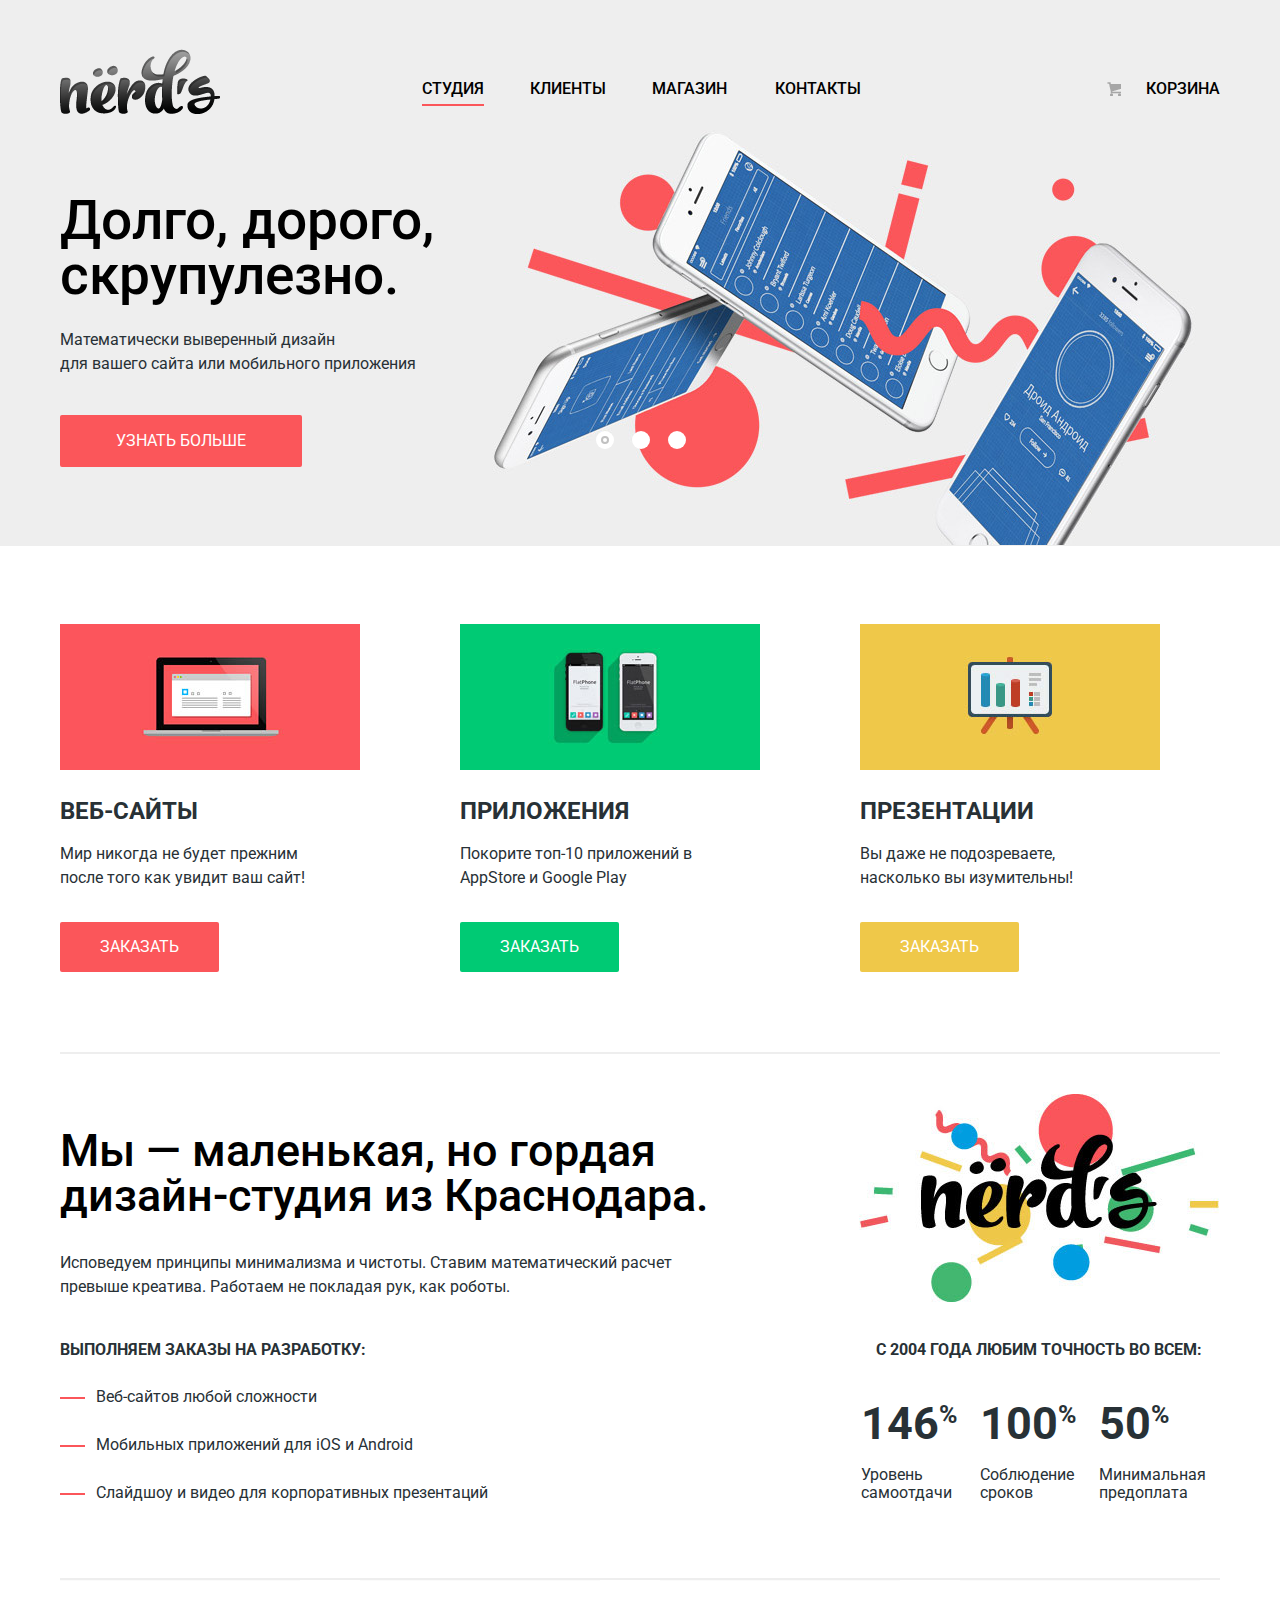
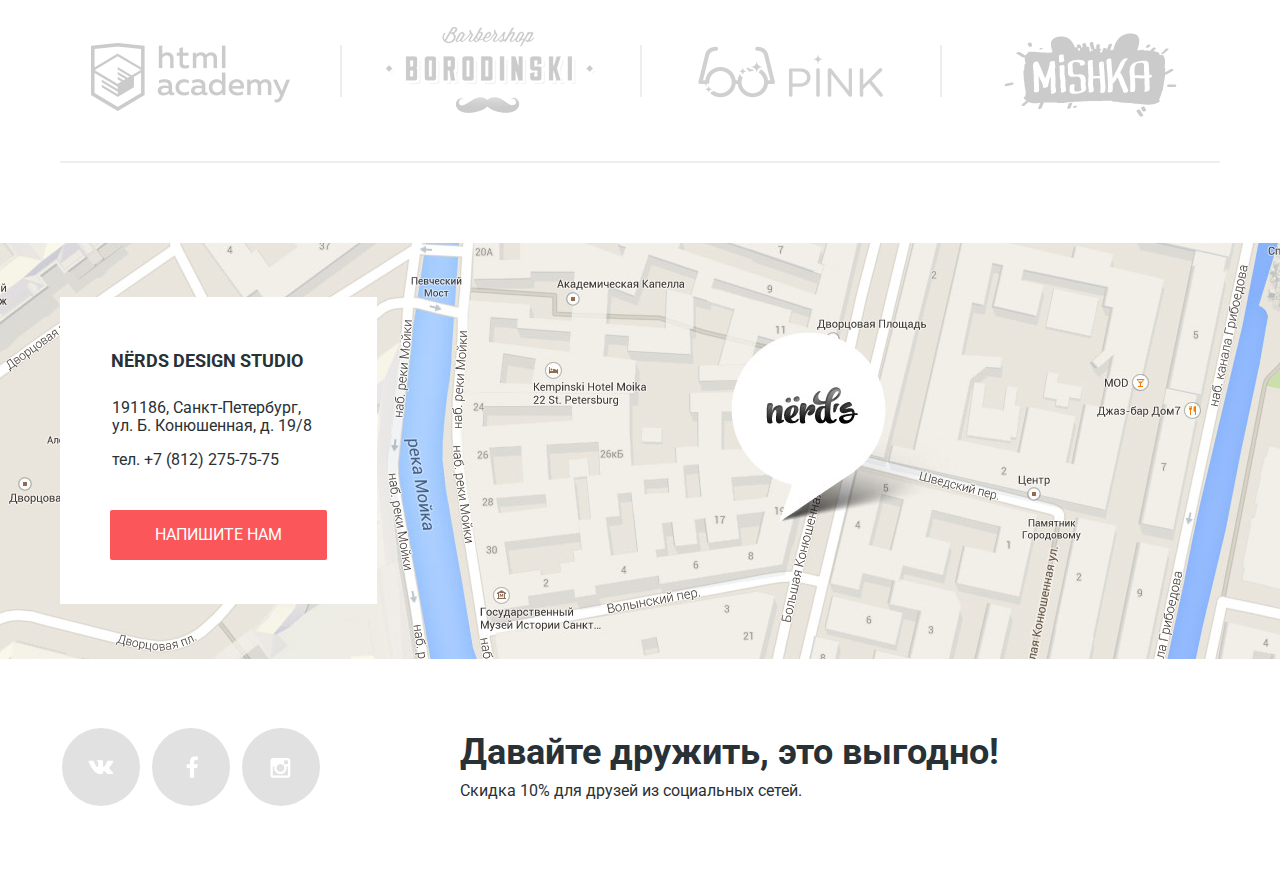
==== commit 090b7e0f: "Nerds" ====
--- a/index.html
+++ b/index.html
@@ -2,11 +2,11 @@
 <html lang="Ru">
     <head>
         <meta charset="utf-8">
-        <link href="css/style.css" rel="stylesheet">
+        <link href="https://fonts.googleapis.com/css?family=Roboto:400,500,700&amp;subset=cyrillic" rel="stylesheet">
+        <link href="css/normalize.css" rel="stylesheet">
         <link href="css/style.min.css" rel="stylesheet">
-        <link href="css/normalize.css" rel="stylesheet">
+        <meta name="format-detection" content="telephone=no">
         <title>Nerds</title>
-        <link href="https://fonts.googleapis.com/css?family=Roboto:400,500,700&amp;subset=cyrillic" rel="stylesheet">
     </head>
     <body>
         
@@ -51,7 +51,7 @@
                         <div class="slide-text">
                             <div class="tagline">
                                 <b class="tagline-item1">Долго, дорого, скрупулезно.</b>
-                                <p class="tagline-item2">Математически выверенный дизайн<br> для вашего сайта или мобильного приложения</p>
+                                <p class="tagline-item2">Математически выверенный дизайн<br> для вашего сайта или мобильного приложения </p>
                                 <a class="tagline-btn" href="#">Узнать больше</a>
                             </div>
                         </div>
@@ -96,22 +96,22 @@
             </div>
             
             <div class="block-studio-achievements clearfix">
-            <div class="studio">
-                <h2>Мы — маленькая, но гордая дизайн-студия из Краснодара. </h2>
-                <p class="about-us">Исповедуем принципы минимализма и чистоты. Ставим математический расчет превыше креатива. Работаем не покладая рук, как роботы.</p>
-                <b class="do">Выполняем заказы на разработку:</b>
-                    <div class="feauters">
+                <div class="studio">
+                    <h2>Мы — маленькая, но гордая дизайн-студия из Краснодара. </h2>
+                    <p class="about-us">Исповедуем принципы минимализма и чистоты. Ставим математический расчет превыше креатива. Работаем не покладая рук, как роботы.</p>
+                    <b class="do">Выполняем заказы на разработку:</b>
+                        <div class="feauters">
+                        
+                            <p>Веб-сайтов любой сложности</p>
+                        
+                        
+                            <p>Мобильных приложений для iOS и Android</p>
+                        
+                        
+                            <p>Слайдшоу и видео для корпоративных презентаций</p>
+                        </div>
                     
-                        <p>Веб-сайтов любой сложности</p>
-                    
-                    
-                        <p>Мобильных приложений для iOS и Android</p>
-                    
-                    
-                        <p>Слайдшоу и видео для корпоративных презентаций</p>
-                    </div>
-                
-            </div>
+                </div>
             <div class="achievements clearfix">
                 <img class="logo2" src="img/logo-nerds2.jpg" alt="" width="360" height="208">
                 <b class="achievement-title">С 2004 года любим точность во всем:</b>
@@ -125,7 +125,7 @@
                         <p class="achievement">Соблюдение сроков</p>
                     </div>
                     <div class="achievement-item">
-                        <p class="procent">50<sup class="procent-item">%</sup></p>
+                        <p class="procent">50<span class="procent-item">%</span></p>
                         <p class="achievement">Минимальная предоплата</p>
                     </div>
                 </div>
@@ -168,16 +168,15 @@
             <h2 class="modal-content-title">Напишите нам</h2>
             <form class="letter-form" action="https://echo.htmlacademy.ru" method="post">
             
-            <label class="label-name">Ваше имя:<input class="input-name" id="name-id" type="text" name="name" placeholder="Представьтесь, пожалуйста"></label>
+                <label class="label-name">Ваше имя:<input class="input-name" id="name-id" type="text" name="name" placeholder="Представьтесь, пожалуйста"></label>
             
-            <label>Ваш e-mail:<input class="input-e-mail" id="e-mail-id" type="text" name="e-mail" placeholder="Для отправки ответа"></label>
-            <label class="letter-item">Текст письма:</label>
-            <textarea placeholder="В свободной форме"></textarea>
-            <button class="btn" type="submit">Отправить</button>
+                <label>Ваш e-mail:<input class="input-e-mail" id="e-mail-id" type="text" name="e-mail" placeholder="Для отправки ответа"></label>
+                <label class="letter-item">Текст письма:</label>
+                <textarea placeholder="В свободной форме"></textarea>
+                <button class="btn" type="submit">Отправить</button>
             </form>
         </div>
         
-        <script src="js/popup.js"></script>
         <script src="js/min.js"></script>
     </body>
 </html>--- a/css/style.min.css
+++ b/css/style.min.css
@@ -1 +1 @@
-body{margin:0;padding:0;font-family:"Roboto","Arial",sans-serif;font-size:16px;font-weight:400;line-height:24px;color:#283136}h2{margin-bottom:33px;margin-top:28px;font-size:45px;line-height:45px;font-weight:700;color:#000}input,textarea{outline:none;resize:none}b,label,main{display:block}.main-header{min-width:1160px;background-color:#eee}.container{width:1160px;margin:0 auto}.clearfix::after{content:"";display:table;clear:both}.logo{float:left;width:160px;margin-right:202px;margin-top:49px}.logo:hover{opacity:.8}.logo:active{opacity:.3}.main-navigation{float:left;width:500px;margin-top:74px;vertical-align:bottom}.main-navigation li{list-style:none;padding:0;display:inline-block;vertical-align:top;margin:0 46px 0 0}.main-navigation li:nth-child(3){margin-right:48px}.main-navigation ul{padding:0;margin:0;font-size:0}.main-navigation a{font-size:16px;font-weight:500;line-height:30px;text-decoration:none;text-transform:uppercase;color:#000}.main-navigation a:hover{color:#fb565a}.main-navigation a:active{color:rgba(0,0,0,.3)}.main-navigation .active{position:relative}.main-navigation .active::after{content:"";position:absolute;right:0;bottom:0;left:0;width:100%;height:2px;background-color:#fb565a}.basket-block{float:right;max-width:160px;margin-top:74px;font-size:0}.basket{position:relative;display:inline-block;padding-left:41px;vertical-align:top;font-size:16px;font-weight:500;line-height:30px;text-decoration:none;text-transform:uppercase;color:#000}.basket:hover{color:#fb565a}.basket:active{color:rgba(0,0,0,.3)}.basket::before{content:"";position:absolute;top:3px;left:-3px;width:19px;height:19px;background-color:#e6e6fa;background:url(../img/spritesheet.png) no-repeat}.tagline-main{background-color:#eee}.slide{position:relative;width:1160px;height:425px;margin:0 auto 78px}.slide input[type=radio]{position:absolute;opacity:0;outline:none}.slider-controls{position:absolute;bottom:91px;left:50%;z-index:1000;margin-left:-51px;text-align:center}.slider-controls label{position:relative;display:inline-block;width:18px;height:18px;margin:0 7px;vertical-align:top;box-sizing:border-box;border-radius:50%;cursor:pointer;background:#fff}#btn-1:checked~.slider-controls label[for=btn-1]:after,#btn-2:checked~.slider-controls label[for=btn-2]:after,#btn-3:checked~.slider-controls label[for=btn-3]:after{content:"";position:absolute;left:0;right:0;top:0;bottom:0;width:4px;height:4px;margin:auto;border:2px solid #c1c1c1;border-radius:50%}.slide-text{position:absolute;top:0;left:0;width:100%;height:100%;overflow:hidden}.tagline{width:517px;padding:72px 0;font-size:0;color:#283136}.tagline-item1{font-size:55px;line-height:55px;font-weight:700;color:#000}.tagline-btn{font-size:16px}.tagline-item2{font-size:16px;margin-top:25px}.tagline-btn{display:inline-block;padding:17px 56px;margin-top:23px;vertical-align:middle;background-color:#fb565a;line-height:18px;color:#fff;text-decoration:none;text-transform:uppercase;border-radius:2px;cursor:pointer}.tagline-btn:hover,.websites .order:hover{background-color:#e74246}.tagline-btn:active{background-color:#d7373b;color:rgba(255,255,255,.3);box-shadow:inset 0 3px 0 #c13135}.slide-text:nth-child(1){background-image:url(../img/slider-1.png);background-repeat:no-repeat;background-position:100% -7px}.slide-text:nth-child(2),.slide-text:nth-child(3){background-image:url(../img/slider-2.png);background-repeat:no-repeat;background-position:100% 0}.slide-text:nth-child(3){background-image:url(../img/slider-3.png)}.slide-text{display:none}#btn-1:checked~.slides .slide-text:nth-child(1),#btn-2:checked~.slides .slide-text:nth-child(2),#btn-3:checked~.slides .slide-text:nth-child(3){display:block}.service{padding-bottom:80px}.service-item{width:300px;margin-right:100px;float:left;padding-top:178px;box-sizing:border-box}.service-item:nth-child(3){margin-right:59px}.feauters p,.order,.service-item p{font-size:16px;line-height:24px}.order{display:inline-block;padding:16px 40px;margin-top:16px;vertical-align:middle;line-height:18px;color:#fff;background-color:#fb565a;text-decoration:none;text-transform:uppercase;cursor:pointer;border-radius:2px}.websites .order:active{color:rgba(255,255,255,.3);background-color:#d7373b;box-shadow:inset 0 3px 0 #c13135}.presentation .order{background-color:#efc849}.presentation .order:hover{background-color:#eab534}.presentation .order:active{color:rgba(255,255,255,.3);background-color:#e5a722;box-shadow:inset 0 3px 0 #ce961f}.apps .order{background-color:#00ca74}.apps .order:hover{background-color:#00bc6c}.apps .order:active{color:#4dc491;background-color:#00aa62;box-shadow:inset 0 3px 0 #009958}.apps,.presentation,.websites{position:relative}.websites::before{left:0;background:url(../img/service-websites.jpg) no-repeat}.apps::before,.presentation::before,.websites::before{content:"";position:absolute;top:0;width:300px;height:146px}.apps::before{background:url(../img/service-apps.jpg) no-repeat}.presentation::before{background:url(../img/service-presentation.jpg) no-repeat}.service-title{margin-top:-6px;font-size:24px;line-height:30px;font-weight:700;text-transform:uppercase}.studio{float:left;width:66.666666%;padding-right:100px;box-sizing:border-box}.about-us{margin-bottom:39px}.do{margin-bottom:-4px;font-weight:700;text-transform:uppercase}.feauters{font-size:0}.feauters p{margin:27px 0 -3px}.feauters p::before{content:"";display:inline-block;width:25px;height:2px;margin-right:11px;vertical-align:middle;background-color:#fb565a}.achievements{float:left;width:33.333333%}.achievement-title{padding-left:43px;margin-bottom:-4px;font-weight:700;text-transform:uppercase}.procent{font-size:45px;font-weight:700}.procent-item{font-size:25px;vertical-align:super}.achievement{margin-top:-15px;line-height:18px}.logo2{display:block;padding-left:26px;margin-bottom:36px;margin-top:-6px}.achievement-items,.address p{padding-left:2px}.achievement-item{float:left;width:30%;margin-left:26px}.achievement-item:nth-child(2),.achievement-item:nth-child(3){margin-left:3px}.block-studio-achievements{padding-top:46px;padding-bottom:53px;margin-bottom:7px;border-top:2px solid #eee}.projects-logo{font-size:0;border-top:2px solid #eee;border-bottom:2px solid #eee}.project-index{position:relative;display:inline-block;width:260px;padding-bottom:9px;margin-right:40px;vertical-align:middle}.project-index img{opacity:.2}.project-index::after{content:"";position:absolute;top:90px;left:255px;width:52px;height:2px;background-color:#eee;-webkit-transform:rotate(90deg);transform:rotate(90deg)}.project-index:nth-child(4)::after{display:none}.project-index:nth-child(4){margin-right:0}.project-index img:hover{opacity:1}.project-index img:active{opacity:.1}.interaktive-map{position:absolute;top:0;left:0;width:100%;height:100%;min-width:1160px}.map-address{position:relative;height:416px;padding-top:54px;background-color:#000;background-image:url(../img/map.jpg);background-repeat:no-repeat;background-size:cover;background-position:-89px;box-sizing:border-box}.address{position:relative;z-index:23;float:left;height:200px;padding:47px 50px 60px;font-size:16px;line-height:18px;background:#fff}.nds{padding-left:1px;padding-top:2px;margin-bottom:23px;font-size:18px;line-height:30px;font-weight:700}.address p:nth-child(3){padding-left:2px;margin-bottom:37px}.write{display:inline-block;padding:16px 45px;margin-top:4px;vertical-align:middle;font-size:16px;line-height:18px;color:#fff;background-color:#fb565a;text-decoration:none;text-transform:uppercase;border-radius:2px;cursor:pointer}.write:hover{background-color:#e74246}.write:active{color:rgba(255,255,255,.3);background-color:#d7373b;box-shadow:inset 0 3px 0 #c13135}.main-footer{margin-top:80px;margin-bottom:75px}.footer-social{float:left;margin-top:69px;margin-right:141px;margin-left:2px;font-size:0}.footer-text{float:left}.social-btn{position:relative;display:inline-block;width:78px;height:78px;margin-right:12px;vertical-align:middle;background-color:#e1e1e1;border-radius:50%}.social-btn:last-child{margin-right:0}.letter-form .btn:hover,.social-btn:hover{background-color:#e74246}.social-btn:active{color:#e37376;background-color:#d7373b;box-shadow:inset 0 3px 0 #c13135}.social-btn-fb::before,.social-btn-inst::before,.social-btn-vk::before{content:"";position:absolute;background-image:url(../img/spritesheet.png);background-repeat:no-repeat}.social-btn-vk::before{top:32px;left:26px;width:26px;height:14px;background-position:-5px -93px}.social-btn-fb::before{top:28px;left:34px;width:12px;height:22px;background-position:-5px -30px}.social-btn-inst::before{top:30px;left:28px;width:21px;height:20px;background-position:-5px -63px}.social-btn-fb:active::before,.social-btn-inst:active::before,.social-btn-vk:active::before{opacity:.3}.footer-text{margin-top:75px}.friend{margin:0;font-size:36px;line-height:36px;font-weight:700}.discount{margin:10px 0 0;font-size:16px;line-height:22px}.modal-content{position:fixed;top:150px;left:50%;z-index:25;width:960px;height:590px;padding:73px 100px;margin-left:-480px;color:#000;background:#fff;box-shadow:0 30px 50px rgba(0,0,0,.7);box-sizing:border-box;display:none}.modal-content-show{display:block;-webkit-animation:bounce .6s;animation:bounce .6s}.modal-error{-webkit-animation:shake .6s;animation:shake .6s}.modal-content-close{position:absolute;top:77px;left:850px;font-size:0;background-color:#fff;opacity:.3;border:0;cursor:pointer}.modal-content-close:hover{opacity:1}.modal-content-close:active{opacity:.1}.modal-content-close::after,.modal-content-close::before{content:"";position:absolute;top:9px;left:0;width:23px;height:4px;background-color:#fb565a;border-radius:1px}.modal-content-close::before{-webkit-transform:rotate(45deg);transform:rotate(45deg)}.modal-content-close::after{-webkit-transform:rotate(-45deg);transform:rotate(-45deg)}.modal-content h2{margin-top:-7px;font-weight:700;font-size:45px;line-height:45px}.modal-content label{display:inline-block;width:50%;vertical-align:top;font-size:16px;line-height:18px;font-weight:700}.letter-form{margin-top:41px;margin-left:2px;font-size:0}.letter-form input[type=text]{width:100%;padding:13px 14px;margin-top:9px;font-family:"Roboto","Arial",sans-serif;font-size:16px;line-height:18px;box-sizing:border-box;border:2px solid #d7dcde}.letter-form input[type=text]:hover{color:#a1a1a1;border-color:#b4b9bb}.letter-form input[type=text]:active{color:#444;border-color:#000}.letter-form input[type=text]:focus,.letter-form textarea:focus{color:#444;border-color:#000}.letter-form label:nth-child(1){padding-right:20px;box-sizing:border-box}.letter-form label:nth-child(2){padding-left:20px;box-sizing:border-box}input::focus-webkit-input-placeholder{color:#444}input:focus-moz-placeholder{color:#444}.letter-item{margin-top:35px;margin-bottom:10px}.letter-form textarea,.price-controls input{font-family:"Roboto","Arial",sans-serif;font-size:16px}.letter-form textarea{height:89px;margin-bottom:11px;width:728px;padding:13px 14px;line-height:18px;border:2px solid #d7dcde}.letter-form .btn{display:inline-block;vertical-align:middle;padding:17px 83px;margin-top:23px;font-size:16px;line-height:18px;color:#fff;background-color:#fb565a;text-transform:uppercase;text-decoration:none;border:none;border-radius:2px;cursor:pointer}.letter-form textarea:hover{color:#a1a1a1;border-color:#b4b9bb}.letter-form textarea:active{color:#444;border-color:#000}.letter-form .btn:active{color:rgba(255,255,255,.3);background-color:#d7373b;box-shadow:inset 0 3px 0 #c13135}.main-title{padding-top:1px;padding-bottom:71px;background-color:#eee}h1{padding-top:34px;text-align:center;font-size:55px;line-height:55px}.filter,.main-title{margin-bottom:54px}.filter>legend{margin-bottom:47px}.layouts>legend{margin-bottom:15px}.range-filter{width:260px}.range-controls{position:relative;padding:39px 20px;margin-bottom:14px;background:#f1f1f1;border-radius:5px}.range-controls .scale{height:2px;background:#d7dcde}.range-controls .bar{width:70%;height:2px;background:#00ca74}.range-controls .toggle{position:absolute;top:30px;left:0;width:4px;height:4px;background:#ababab;border:8px solid #fff;border-radius:50%;box-shadow:0 2px 1px 0 #cfcfcf;cursor:pointer}.range-controls .toggle-min{left:19px}.range-controls .toggle-max{left:161px}.price-controls{font-size:0}.price-controls label{display:inline-block;width:50%;vertical-align:top;font-size:16px;line-height:22px;text-transform:uppercase}.max-price{text-align:right}.price-controls input{line-height:22px;width:60px;padding:8px 10px;margin-left:10px;text-align:center;color:#283136;background:#f1f1f1;border:none;border-radius:5px}.filters label:disabled{opacity:.3}.filters fieldset{border:none;margin-left:-1px;padding:0}.filters legend{font-size:18px;line-height:30px;font-weight:700;text-transform:uppercase}.features input[type=checkbox],.layouts input[type=radio]{display:none;outline:none}.layouts label{margin-bottom:15px;cursor:pointer}.layouts label:last-child{margin-bottom:44px}.features legend{margin-bottom:14px}.features label{margin-bottom:16px;cursor:pointer}.features label:last-child{margin-bottom:48px}.layouts label{position:relative}.features label,.layouts label{padding-left:37px}input[type=radio]+label::before{content:"";position:absolute;top:-2px;left:-3px;width:31px;height:26px;background:url(../img/spritesheet.png) no-repeat;background-position:0 -117px;opacity:.4;cursor:pointer}input[type=radio]:checked+label::before{content:"";position:absolute;top:-2px;left:-3px;width:31px;height:26px;background:url(../img/spritesheet.png) no-repeat;background-position:0 -152px;cursor:pointer}.layout{width:200px}input[type=radio]+label:hover::before{opacity:1}input[type=radio]+label:disabled::before{opacity:.1}.features label{position:relative}input[type=checkbox]+label::before{content:"";position:absolute;top:-5px;left:-4px;width:31px;height:28px;background:url(../img/sprite-checkbox.png) no-repeat;background-position:0 0;opacity:.4;cursor:pointer}input[type=checkbox]:checked+label::before{content:"";position:absolute;top:-6px;left:-4px;width:31px;height:28px;background:url(../img/sprite-checkbox.png) no-repeat;background-position:0 -32px;cursor:pointer}input[type=checkbox]+label:hover::before{opacity:1}input[type=checkbox]+label:disabled::before{opacity:.1}.feature,.filters{float:left;width:200px}.filters{width:25%}.to-show{padding:16px 86px;font-size:16px;line-height:18px;font-weight:600;background-color:#eee;text-transform:uppercase;border:none;border-radius:3px;cursor:pointer}.to-show:hover{background-color:#dfdfdf}.to-show:active{color:rgba(0,0,0,.3);background-color:#d5d5d5;box-shadow:inset 0 3px 0 #bfbfbf}.separate-item,.separate-item a,.separate-items{display:inline-block;vertical-align:top}.separate-items{margin-right:240px;margin-top:2px;line-height:18px;font-weight:700;text-transform:uppercase;font-size:18px}.separate-item{width:320px;margin-left:26px;font-size:0}.separate-item a{margin-top:2px;margin-right:27px;vertical-align:middle;font-size:14px;line-height:18px;color:#000;text-decoration:none;text-transform:uppercase}.separate-item a:last-child{margin-right:45px;color:#b2b2b2}.separate-item a:nth-child(2){color:#b2b2b2}.separate-item a:hover{color:#666}.separate-item a:active{color:#000}.arrows{display:inline-block;vertical-align:middle;font-size:0;width:40px}.arrows a{position:relative;font-size:0}.arrows a:hover{border-top-color:#999;border-bottom-color:#999}.arrows a:active{border-top-color:#000;border-bottom-color:#000}.arrows .down,.arrows .up{width:0;height:0;border-left:5px solid transparent;border-right:5px solid transparent;margin-top:2px}.arrows .down{border-top:10px solid #ccc;margin-right:19px;margin-left:1px}.arrows .up{border-bottom:10px solid #ccc}.arrows .active{border-top-color:#000}.main-projects{float:left;width:75%;margin-bottom:-23px;box-sizing:border-box;padding-left:110px}.separate{vertical-align:top;font-size:0;margin-bottom:40px}.arrows a,.separate a{display:inline-block;vertical-align:middle}.project,.projects{position:relative}.projects{font-size:0;margin-bottom:-9px}.project{display:inline-block;vertical-align:top;font-size:16px;line-height:18px;width:360px;background:#eee;margin-right:40px;box-sizing:border-box;border-top-left-radius:5px;border-top-right-radius:5px;border-top:41px solid #e9e9e9;min-height:576px;margin-bottom:32px}.project:nth-child(2n){margin-right:0}.img-project::before,.project::after,.project::before{content:"";position:absolute;top:-27px;width:14px;height:14px;background:#fff;border-radius:50%}.project::before{left:16px}.project::after{left:39px}.img-project{position:relative}.img-project::before{left:62px}.project:hover .info{display:block;border-color:#4d4d4d}.project:hover{border-color:#4d4d4d}.info{position:absolute;bottom:1px;font-size:16px;line-height:18px;background:#eee;box-sizing:border-box;text-align:center;width:360px;padding:25px 65px 43px;display:none}.info a,.price{text-decoration:none}.info .title{color:#000;font-size:18px;font-weight:700;line-height:30px;text-transform:uppercase}.pagination a,.price{display:inline-block;vertical-align:middle;line-height:18px;text-transform:uppercase}.pagination a{font-size:16px;text-decoration:none;font-weight:500;background:#eee;margin-right:10px;color:#000;padding:16px 21px;border-radius:3px}.price{background-color:#fb565a;cursor:pointer;padding:19px 62px;border-radius:2px;color:#fff;margin-top:11px}.price:hover{background-color:#e74246}.price:active{background-color:#d7373b;color:rba(#fff);box-shadow:inset 0 3px 0 #c13135}.pagination{font-size:0;margin-top:31px}.pagination a:hover{background-color:#dfdfdf}.pagination a:active{background-color:#d5d5d5;color:rgba(0,0,0,.3);box-shadow:inset 0 3px 0 #bfbfbf}.pagination .active-page{box-sizing:border-box;padding:15px 18px;background-color:#fff;border:3px solid #dbdbdb}.pagination .active-page:hover{border-color:#d5d5d5;background-color:#d5d5d5}.pagination .active-page:active{box-shadow:none;border-top-color:#bfbfbf}.pagination .next{padding-left:78px;padding-right:78px;margin-left:2px}@-webkit-keyframes bounce{0%{-webkit-transform:translateY(-2000px);transform:translateY(-2000px)}70%{-webkit-transform:translateY(30px);transform:translateY(30px)}90%{-webkit-transform:translateY(-10px);transform:translateY(-10px)}to{-webkit-transform:translateY(0);transform:translateY(0)}}@keyframes bounce{0%{-webkit-transform:translateY(-2000px);transform:translateY(-2000px)}70%{-webkit-transform:translateY(30px);transform:translateY(30px)}90%{-webkit-transform:translateY(-10px);transform:translateY(-10px)}to{-webkit-transform:translateY(0);transform:translateY(0)}}@-webkit-keyframes shake{0%,to{-webkit-transform:translateX(0);transform:translateX(0)}10%,30%,50%,70%,90%{-webkit-transform:translateX(-10px);transform:translateX(-10px)}20%,40%,60%,80%{-webkit-transform:translateX(10px);transform:translateX(10px)}}@keyframes shake{0%,to{-webkit-transform:translateX(0);transform:translateX(0)}10%,30%,50%,70%,90%{-webkit-transform:translateX(-10px);transform:translateX(-10px)}20%,40%,60%,80%{-webkit-transform:translateX(10px);transform:translateX(10px)}}+body{margin:0;padding:0;font-family:"Roboto","Arial",sans-serif;font-size:16px;font-weight:400;line-height:24px;color:#283136}h2{margin-bottom:33px;margin-top:28px;font-size:45px;line-height:45px;font-weight:500;color:#000}input,textarea{outline:none;resize:none}b,label,main{display:block}.main-header{min-width:1160px;background-color:#eee}.container{width:1160px;margin:0 auto}.clearfix::after{content:"";display:table;clear:both}.logo{float:left;width:160px;margin-right:202px;margin-top:49px}.logo:hover{opacity:.8}.logo:active{opacity:.3}.main-navigation{float:left;width:500px;margin-top:74px;vertical-align:bottom}.main-navigation li{list-style:none;padding:0;display:inline-block;vertical-align:top;margin:0 46px 0 0}.main-navigation li:nth-child(3){margin-right:48px}.main-navigation ul{padding:0;margin:0;font-size:0}.main-navigation a{font-size:16px;font-weight:500;line-height:30px;text-decoration:none;text-transform:uppercase;color:#000}.main-navigation a:hover{color:#fb565a}.main-navigation a:active{color:rgba(0,0,0,.3)}.main-navigation .active{position:relative}.main-navigation .active::after{content:"";position:absolute;right:0;bottom:0;left:0;width:100%;height:2px;background-color:#fb565a}.basket-block{float:right;max-width:160px;margin-top:74px;font-size:0}.basket{position:relative;display:inline-block;padding-left:41px;vertical-align:top;font-size:16px;font-weight:500;line-height:30px;text-decoration:none;text-transform:uppercase;color:#000}.basket:hover{color:#fb565a}.basket:active{color:rgba(0,0,0,.3)}.basket::before{content:"";position:absolute;top:3px;left:-3px;width:19px;height:19px;background-color:#e6e6fa;background:url(../img/spritesheet.png) no-repeat}.tagline-main{background-color:#eee}.slide{position:relative;width:1160px;min-height:425px;margin:0 auto 78px}.slide input[type=radio]{position:absolute;opacity:0;outline:none}.slider-controls{position:absolute;bottom:91px;left:50%;z-index:1000;margin-left:-51px;text-align:center}.slider-controls label{position:relative;display:inline-block;width:18px;height:18px;margin:0 7px;vertical-align:top;box-sizing:border-box;border-radius:50%;cursor:pointer;background:#fff}#btn-1:checked~.slider-controls label[for=btn-1]:after,#btn-2:checked~.slider-controls label[for=btn-2]:after,#btn-3:checked~.slider-controls label[for=btn-3]:after{content:"";position:absolute;left:0;right:0;top:0;bottom:0;width:4px;height:4px;margin:auto;border:2px solid #c1c1c1;border-radius:50%}.slide-text{position:absolute;top:0;left:0;width:100%;height:425px;overflow:auto}.tagline{width:517px;padding:72px 0;font-size:0;color:#283136}.tagline-item1{font-size:55px;line-height:55px;font-weight:500;color:#000}.tagline-btn{font-size:16px}.tagline-item2{font-size:16px;margin-top:25px}.tagline-btn{display:inline-block;padding:17px 56px;margin-top:23px;vertical-align:middle;background-color:#fb565a;line-height:18px;color:#fff;text-decoration:none;text-transform:uppercase;border-radius:2px;cursor:pointer}.tagline-btn:hover,.websites .order:hover{background-color:#e74246}.tagline-btn:active{background-color:#d7373b;color:rgba(255,255,255,.3);box-shadow:inset 0 3px 0 #c13135}.slide-text:nth-child(1){background-image:url(../img/slider-1.jpg);background-repeat:no-repeat;background-position:100% -7px}.slide-text:nth-child(2),.slide-text:nth-child(3){background-image:url(../img/slider-2.jpg);background-repeat:no-repeat;background-position:100% 0}.slide-text:nth-child(3){background-image:url(../img/slider-3.jpg)}.slide-text{display:none}#btn-1:checked~.slides .slide-text:nth-child(1),#btn-2:checked~.slides .slide-text:nth-child(2),#btn-3:checked~.slides .slide-text:nth-child(3){display:block}.service{padding-bottom:80px}.service-item{width:300px;margin-right:100px;float:left;padding-top:178px;box-sizing:border-box}.service-item:nth-child(3){margin-right:59px}.feauters p,.order,.service-item p{font-size:16px;line-height:24px}.order{display:inline-block;padding:16px 40px;margin-top:16px;vertical-align:middle;line-height:18px;color:#fff;background-color:#fb565a;text-decoration:none;text-transform:uppercase;cursor:pointer;border-radius:2px}.websites .order:active{color:rgba(255,255,255,.3);background-color:#d7373b;box-shadow:inset 0 3px 0 #c13135}.presentation .order{background-color:#efc849}.presentation .order:hover{background-color:#eab534}.presentation .order:active{color:rgba(255,255,255,.3);background-color:#e5a722;box-shadow:inset 0 3px 0 #ce961f}.apps .order{background-color:#00ca74}.apps .order:hover{background-color:#00bc6c}.apps .order:active{color:#4dc491;background-color:#00aa62;box-shadow:inset 0 3px 0 #009958}.apps,.presentation,.websites{position:relative}.websites::before{left:0;background:url(../img/service-websites.jpg) no-repeat}.apps::before,.presentation::before,.websites::before{content:"";position:absolute;top:0;width:300px;height:146px}.apps::before{background:url(../img/service-apps.jpg) no-repeat}.presentation::before{background:url(../img/service-presentation.jpg) no-repeat}.service-title{margin-top:-6px;font-size:24px;line-height:30px;font-weight:700;text-transform:uppercase}.studio{float:left;width:66.666666%;padding-right:100px;box-sizing:border-box}.about-us{margin-bottom:39px}.do{margin-bottom:-4px;font-weight:700;text-transform:uppercase}.feauters{font-size:0}.feauters p{margin:27px 0 -3px}.feauters p::before{content:"";display:inline-block;width:25px;height:2px;margin-right:11px;vertical-align:middle;background-color:#fb565a}.achievements{float:left;width:33.333333%}.achievement-title{padding-left:43px;margin-bottom:-4px;font-weight:700;text-transform:uppercase}.procent{font-size:45px;font-weight:700}.procent-item{font-size:25px;vertical-align:super}.achievement{margin-top:-15px;line-height:18px}.logo2{display:block;padding-left:26px;margin-bottom:36px;margin-top:-6px}.achievement-items,.address p{padding-left:2px}.achievement-item{float:left;width:30%;margin-left:26px}.achievement-item:nth-child(2){margin-left:3px}.achievement-item:nth-child(3){padding-left:4px;margin-left:0}.block-studio-achievements{padding-top:46px;padding-bottom:53px;margin-bottom:7px;border-top:2px solid #eee}.projects-logo{font-size:0;border-top:2px solid #eee;border-bottom:2px solid #eee}.project-index{position:relative;display:inline-block;width:260px;padding-bottom:9px;margin-right:40px;vertical-align:middle}.project-index img{opacity:.2}.project-index::after{content:"";position:absolute;top:90px;left:255px;width:52px;height:2px;background-color:#eee;-webkit-transform:rotate(90deg);transform:rotate(90deg)}.project-index:nth-child(4)::after{display:none}.project-index:nth-child(4){margin-right:0}.project-index img:hover{opacity:1}.project-index img:active{opacity:.1}.interaktive-map{position:absolute;top:0;left:0;width:100%;height:100%;min-width:1160px}.map-address{position:relative;height:416px;padding-top:54px;background-color:#000;background-image:url(../img/map.jpg);background-repeat:no-repeat;background-size:cover;background-position:-89px;box-sizing:border-box}.address{position:relative;z-index:23;float:left;height:200px;padding:47px 50px 60px;font-size:16px;line-height:18px;background:#fff}.nds{padding-left:1px;padding-top:2px;margin-bottom:23px;font-size:18px;line-height:30px;font-weight:700}.address p:nth-child(3){padding-left:2px;margin-bottom:37px}.write{display:inline-block;padding:16px 45px;margin-top:4px;vertical-align:middle;font-size:16px;line-height:18px;color:#fff;background-color:#fb565a;text-decoration:none;text-transform:uppercase;border-radius:2px;cursor:pointer}.write:hover{background-color:#e74246}.write:active{color:rgba(255,255,255,.3);background-color:#d7373b;box-shadow:inset 0 3px 0 #c13135}.main-footer{margin-top:80px;margin-bottom:75px}.footer-social{float:left;width:398px;margin-top:69px;margin-left:2px;font-size:0}.footer-text{float:left;width:760px}.social-btn{position:relative;display:inline-block;width:78px;height:78px;margin-right:12px;vertical-align:middle;background-color:#e1e1e1;border-radius:50%}.social-btn:last-child{margin-right:0}.letter-form .btn:hover,.social-btn:hover{background-color:#e74246}.social-btn:active{color:#e37376;background-color:#d7373b;box-shadow:inset 0 3px 0 #c13135}.social-btn-fb::before,.social-btn-inst::before,.social-btn-vk::before{content:"";position:absolute;background-image:url(../img/spritesheet.png);background-repeat:no-repeat}.social-btn-vk::before{top:32px;left:26px;width:26px;height:14px;background-position:-5px -93px}.social-btn-fb::before{top:28px;left:34px;width:12px;height:22px;background-position:-5px -30px}.social-btn-inst::before{top:30px;left:28px;width:21px;height:20px;background-position:-5px -63px}.social-btn-fb:active::before,.social-btn-inst:active::before,.social-btn-vk:active::before{opacity:.3}.footer-text{margin-top:75px}.friend{margin:0;font-size:36px;line-height:36px;font-weight:700}.discount{margin:10px 0 0;font-size:16px;line-height:22px}.modal-content{position:fixed;top:20px;left:50%;z-index:1000;width:960px;height:590px;padding:73px 100px;margin-left:-480px;color:#000;background:#fff;box-shadow:0 30px 50px rgba(0,0,0,.7);box-sizing:border-box;display:none}.modal-content-show{display:block;-webkit-animation:bounce .6s;animation:bounce .6s}.modal-error{-webkit-animation:shake .6s;animation:shake .6s}.modal-content-close{position:absolute;top:77px;left:850px;width:20px;height:20px;font-size:0;background-color:#fff;opacity:.3;border:0;cursor:pointer}.modal-content-close:hover{opacity:1}.modal-content-close:active{opacity:.1}.modal-content-close::after,.modal-content-close::before{content:"";position:absolute;top:9px;left:0;width:23px;height:4px;background-color:#fb565a;border-radius:1px}.modal-content-close::before{-webkit-transform:rotate(45deg);transform:rotate(45deg)}.modal-content-close::after{-webkit-transform:rotate(-45deg);transform:rotate(-45deg)}.modal-content h2{margin-top:-7px;font-weight:700;font-size:45px;line-height:45px}.modal-content label{display:inline-block;width:50%;vertical-align:top;font-size:16px;line-height:18px;font-weight:700}.letter-form{margin-top:41px;margin-left:2px;font-size:0}.letter-form input[type=text]{width:100%;padding:13px 14px;margin-top:9px;font-family:"Roboto","Arial",sans-serif;font-size:16px;line-height:18px;box-sizing:border-box;border:2px solid #d7dcde;border-radius:3px}.letter-form input[type=text]:hover{color:#a1a1a1;border-color:#b4b9bb}.letter-form input[type=text]:active{color:#444;border-color:#000}.letter-form input[type=text]:focus,.letter-form textarea:focus{color:#444;border-color:#000}.letter-form label:nth-child(1){padding-right:20px;box-sizing:border-box}.letter-form label:nth-child(2){padding-left:20px;box-sizing:border-box}input::focus-webkit-input-placeholder{color:#444}input:focus-moz-placeholder{color:#444}.letter-item{margin-top:35px;margin-bottom:10px}.letter-form textarea,.price-controls input{font-family:"Roboto","Arial",sans-serif;font-size:16px}.letter-form textarea{height:89px;margin-bottom:11px;border-radius:3px;width:728px;padding:13px 14px;line-height:18px;border:2px solid #d7dcde}.price-controls input{line-height:22px;width:60px;padding:8px 10px;margin-left:10px;text-align:center;color:#283136;background:#f1f1f1;border:none;border-radius:5px}.letter-form .btn{display:inline-block;vertical-align:middle;padding:17px 83px;margin-top:23px;font-size:16px;line-height:18px;color:#fff;background-color:#fb565a;text-transform:uppercase;text-decoration:none;border:none;border-radius:2px;cursor:pointer}.letter-form textarea:hover{color:#a1a1a1;border-color:#b4b9bb}.letter-form textarea:active{color:#444;border-color:#000}.letter-form .btn:active{color:rgba(255,255,255,.3);background-color:#d7373b;box-shadow:inset 0 3px 0 #c13135}.main-title{min-width:1160px;padding-top:1px;padding-bottom:71px;background-color:#eee}h1{padding-top:34px;text-align:center;font-size:55px;line-height:55px;font-weight:500}.filter,.main-title{margin-bottom:54px}.filter>legend{margin-bottom:47px}.layouts>legend{margin-bottom:15px}.range-filter{width:260px}.range-controls{position:relative;padding:39px 20px;margin-bottom:14px;background:#f1f1f1;border-radius:5px}.range-controls .scale{height:2px;background:#d7dcde}.range-controls .bar{width:70%;height:2px;background:#00ca74}.range-controls .toggle{position:absolute;top:30px;left:0;width:4px;height:4px;background:#ababab;border:8px solid #fff;border-radius:50%;box-shadow:0 2px 1px 0 #cfcfcf;cursor:pointer}.range-controls .toggle-min{left:19px}.range-controls .toggle-max{left:161px}.price-controls{font-size:0}.price-controls label{display:inline-block;width:50%;vertical-align:top;font-size:16px;line-height:22px;text-transform:uppercase}.max-price{text-align:right}.filters label:disabled{opacity:.3}.filters fieldset{border:none;margin-left:-1px;padding:0}.filters legend{font-size:18px;line-height:30px;font-weight:700;text-transform:uppercase}.features input[type=checkbox],.layouts input[type=radio]{display:none;outline:none}.layouts label{margin-bottom:15px;cursor:pointer}.layouts label:last-child{margin-bottom:44px}.features legend{margin-bottom:14px}.features label{margin-bottom:16px;cursor:pointer}.features label:last-child{margin-bottom:48px}.layouts label{position:relative}.features label,.layouts label{padding-left:37px}input[type=radio]+label::before{content:"";position:absolute;top:-2px;left:-3px;width:31px;height:26px;background:url(../img/spritesheet.png) no-repeat;background-position:0 -117px;opacity:.4;cursor:pointer}input[type=radio]:checked+label::before{content:"";position:absolute;top:-2px;left:-3px;width:31px;height:26px;background:url(../img/spritesheet.png) no-repeat;background-position:0 -152px;cursor:pointer}.layout{width:200px}input[type=radio]+label:hover::before{opacity:1}input[type=radio]+label:disabled::before{opacity:.1}.features label{position:relative}input[type=checkbox]+label::before{content:"";position:absolute;top:-5px;left:-4px;width:31px;height:28px;background:url(../img/sprite-checkbox.png) no-repeat;background-position:0 0;opacity:.4;cursor:pointer}input[type=checkbox]:checked+label::before{content:"";position:absolute;top:-6px;left:-4px;width:31px;height:28px;background:url(../img/sprite-checkbox.png) no-repeat;background-position:0 -32px;cursor:pointer}input[type=checkbox]+label:hover::before{opacity:1}input[type=checkbox]+label:disabled::before{opacity:.1}.feature,.filters{float:left;width:200px}.filters{width:25%}.to-show{padding:16px 86px;font-family:"Roboto","Arial",sans-serif;font-size:16px;line-height:18px;font-weight:500;background-color:#eee;text-transform:uppercase;border:none;border-radius:3px;cursor:pointer}.to-show:hover{background-color:#dfdfdf}.to-show:active{color:rgba(0,0,0,.3);background-color:#d5d5d5;box-shadow:inset 0 3px 0 #bfbfbf}.separate-item,.separate-item a,.separate-items{display:inline-block;vertical-align:top}.separate-items{margin-right:240px;margin-top:2px;line-height:18px;font-weight:700;text-transform:uppercase;font-size:18px}.separate-item{width:320px;margin-left:26px;font-size:0}.separate-item a{margin-top:2px;margin-right:27px;vertical-align:middle;font-size:14px;line-height:18px;color:#000;text-decoration:none;text-transform:uppercase}.separate-item a:last-child{margin-right:45px;color:#b2b2b2}.separate-item a:nth-child(2){color:#b2b2b2}.separate-item a:hover{color:#666}.separate-item a:active{color:#000}.arrows{display:inline-block;vertical-align:middle;font-size:0;width:40px}.arrows a{position:relative;font-size:0}.arrows a:hover{border-top-color:#999;border-bottom-color:#999}.arrows a:active{border-top-color:#000;border-bottom-color:#000}.arrows .down,.arrows .up{width:0;height:0;border-left:5px solid transparent;border-right:5px solid transparent;margin-top:2px}.arrows .down{border-top:10px solid #ccc;margin-right:19px;margin-left:1px}.arrows .up{border-bottom:10px solid #ccc}.arrows .active{border-top-color:#000}.main-projects{float:left;width:75%;margin-bottom:-23px;box-sizing:border-box;padding-left:110px}.separate{vertical-align:top;font-size:0;margin-bottom:40px}.arrows a,.separate a{display:inline-block;vertical-align:middle}.project,.projects{position:relative}.projects{font-size:0;margin-bottom:-9px}.project{display:inline-block;vertical-align:top;font-size:16px;line-height:18px;width:360px;background:#eee;margin-right:40px;box-sizing:border-box;border-top-left-radius:5px;border-top-right-radius:5px;border-top:41px solid #e9e9e9;min-height:616px;margin-bottom:32px;max-width:100%}.project:nth-child(2n){margin-right:0}.img-project::before,.project::after,.project::before{content:"";position:absolute;top:-27px;width:14px;height:14px;background:#fff;border-radius:50%}.project::before{left:16px}.project::after{left:39px}.img-project{position:relative}.img-project::before{left:62px}.project:hover .info{display:block;border-color:#4d4d4d}.project:hover{border-color:#4d4d4d}.project img{max-width:100%;height:auto}.info{position:absolute;bottom:1px;font-size:16px;line-height:18px;background:#eee;box-sizing:border-box;text-align:center;width:360px;padding:25px 65px 43px;display:none}.info a,.price{text-decoration:none}.info .title{color:#000;font-size:18px;font-weight:700;line-height:30px;text-transform:uppercase}.pagination a,.price{display:inline-block;vertical-align:middle;line-height:18px;text-transform:uppercase}.pagination a{font-size:16px;text-decoration:none;font-weight:500;background:#eee;margin-right:10px;color:#000;padding:16px 21px;border-radius:3px}.price{background-color:#fb565a;cursor:pointer;padding:19px 62px;border-radius:2px;color:#fff;margin-top:11px}.price:hover{background-color:#e74246}.price:active{background-color:#d7373b;color:rba(#fff);box-shadow:inset 0 3px 0 #c13135}.pagination{font-size:0;margin-top:31px}.pagination a:hover{background-color:#dfdfdf}.pagination a:active{background-color:#d5d5d5;color:rgba(0,0,0,.3);box-shadow:inset 0 3px 0 #bfbfbf}.pagination .active-page{box-sizing:border-box;padding:15px 18px;background-color:#fff;border:3px solid #dbdbdb}.pagination .active-page:hover{border-color:#d5d5d5;background-color:#d5d5d5}.pagination .active-page:active{box-shadow:none;border-top-color:#bfbfbf}.pagination .next{padding-left:78px;padding-right:78px;margin-left:2px}@-webkit-keyframes bounce{0%{-webkit-transform:translateY(-2000px);transform:translateY(-2000px)}70%{-webkit-transform:translateY(30px);transform:translateY(30px)}90%{-webkit-transform:translateY(-10px);transform:translateY(-10px)}to{-webkit-transform:translateY(0);transform:translateY(0)}}@keyframes bounce{0%{-webkit-transform:translateY(-2000px);transform:translateY(-2000px)}70%{-webkit-transform:translateY(30px);transform:translateY(30px)}90%{-webkit-transform:translateY(-10px);transform:translateY(-10px)}to{-webkit-transform:translateY(0);transform:translateY(0)}}@-webkit-keyframes shake{0%,to{-webkit-transform:translateX(0);transform:translateX(0)}10%,30%,50%,70%,90%{-webkit-transform:translateX(-10px);transform:translateX(-10px)}20%,40%,60%,80%{-webkit-transform:translateX(10px);transform:translateX(10px)}}@keyframes shake{0%,to{-webkit-transform:translateX(0);transform:translateX(0)}10%,30%,50%,70%,90%{-webkit-transform:translateX(-10px);transform:translateX(-10px)}20%,40%,60%,80%{-webkit-transform:translateX(10px);transform:translateX(10px)}}